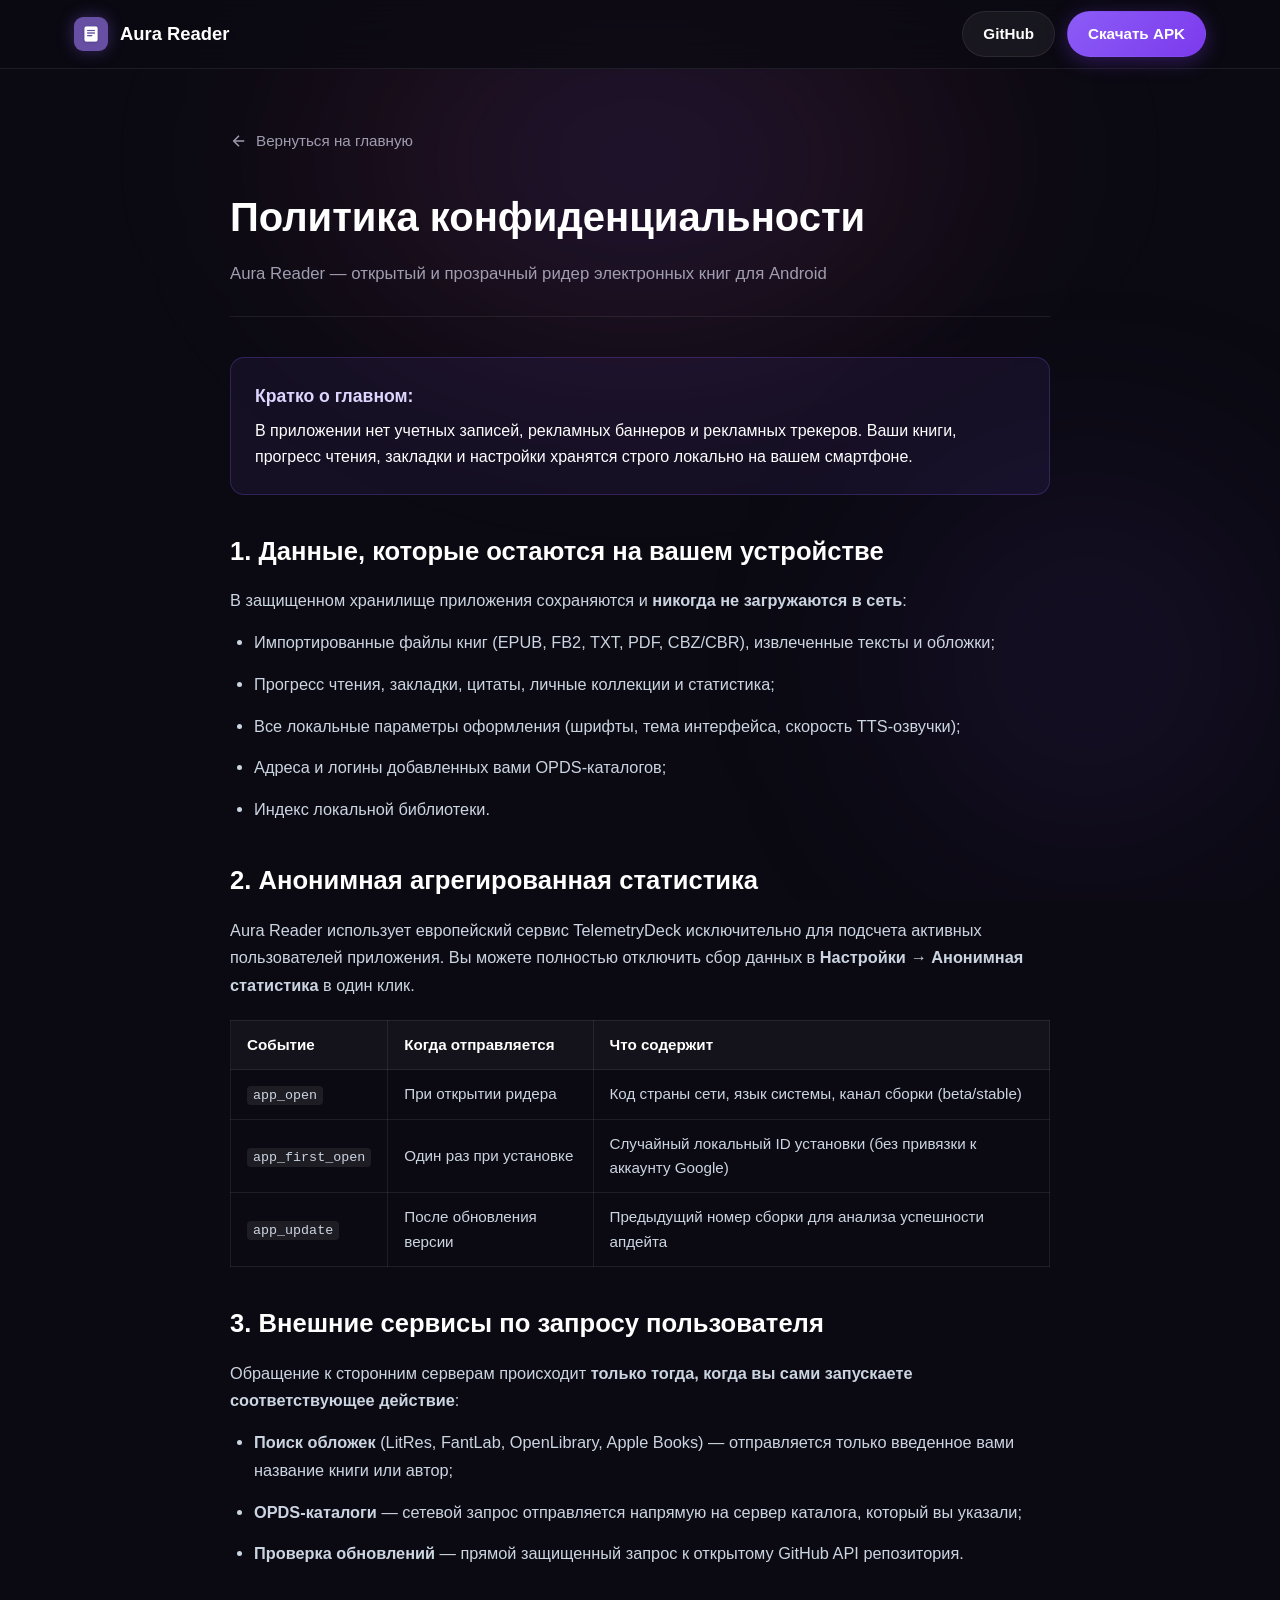
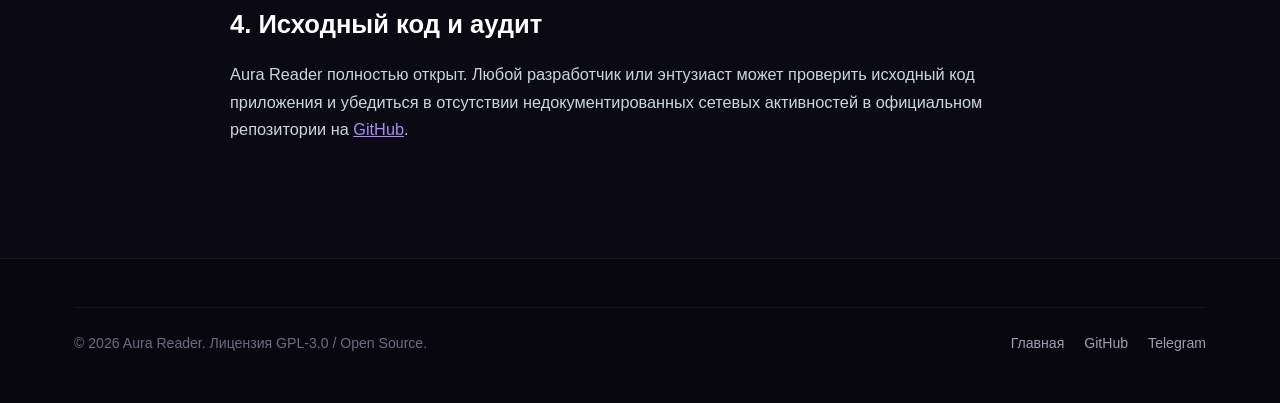
==== docs/privacy.html @ 807ddda7 "feat(pages): Add official landing page, 3D interactive showcase, OPDS feed & privacy policy for GitH" ====
<!DOCTYPE html>
<html lang="ru">
<head>
  <meta charset="UTF-8">
  <meta name="viewport" content="width=device-width, initial-scale=1.0">
  <title>Политика конфиденциальности — Aura Reader</title>
  <meta name="description" content="Политика конфиденциальности Aura Reader. Ваши книги, цитаты и данные остаются только на вашем устройстве. Никакой рекламы и скрытых трекеров.">
  <link rel="icon" type="image/png" href="assets/logo_square.png">
  <link rel="stylesheet" href="style.css">
  <style>
    .privacy-content {
      padding: 60px 0 100px;
      max-width: 820px;
      margin: 0 auto;
    }
    .privacy-back-btn {
      display: inline-flex;
      align-items: center;
      gap: 8px;
      color: var(--text-secondary);
      text-decoration: none;
      font-size: 0.95rem;
      font-weight: 500;
      margin-bottom: 32px;
      transition: color 0.2s ease;
    }
    .privacy-back-btn:hover {
      color: #FFFFFF;
    }
    .privacy-header {
      margin-bottom: 40px;
      border-bottom: 1px solid var(--border-subtle);
      padding-bottom: 28px;
    }
    .privacy-header h1 {
      font-size: 2.5rem;
      font-weight: 800;
      margin-bottom: 12px;
    }
    .privacy-header p {
      color: var(--text-secondary);
      font-size: 1.05rem;
    }
    .privacy-body h2 {
      font-size: 1.6rem;
      font-weight: 700;
      margin: 36px 0 16px;
      color: #FFFFFF;
    }
    .privacy-body h3 {
      font-size: 1.25rem;
      font-weight: 600;
      margin: 24px 0 12px;
      color: #DDD6FE;
    }
    .privacy-body p, .privacy-body li {
      color: #CBD5E1;
      font-size: 1.02rem;
      line-height: 1.7;
      margin-bottom: 14px;
    }
    .privacy-body ul {
      margin-left: 24px;
      margin-bottom: 20px;
    }
    .privacy-summary-card {
      background: rgba(139, 92, 246, 0.08);
      border: 1px solid rgba(139, 92, 246, 0.25);
      border-radius: var(--radius-md);
      padding: 24px;
      margin-bottom: 36px;
    }
    .privacy-summary-card h4 {
      color: #DDD6FE;
      font-size: 1.1rem;
      margin-bottom: 8px;
    }
    .privacy-table {
      width: 100%;
      border-collapse: collapse;
      margin: 20px 0 28px;
      font-size: 0.95rem;
    }
    .privacy-table th, .privacy-table td {
      border: 1px solid var(--border-subtle);
      padding: 12px 16px;
      text-align: left;
    }
    .privacy-table th {
      background: rgba(255, 255, 255, 0.04);
      color: #FFFFFF;
      font-weight: 600;
    }
    .privacy-table td {
      color: #CBD5E1;
    }
    code {
      font-family: var(--font-mono);
      background: rgba(255, 255, 255, 0.08);
      padding: 2px 6px;
      border-radius: 4px;
      font-size: 0.88em;
    }
  </style>
</head>
<body>
  <div class="bg-glow-container">
    <div class="bg-glow-1"></div>
    <div class="bg-glow-2"></div>
  </div>

  <header class="navbar">
    <div class="container nav-wrapper">
      <a href="index.html" class="nav-brand">
        <img src="assets/logo_square.png" alt="Aura Logo" class="nav-logo">
        <span>Aura Reader</span>
      </a>
      <div class="nav-actions">
        <a href="https://github.com/Kouqqu/aura-reader" class="btn btn-secondary" target="_blank" rel="noopener">GitHub</a>
        <a href="#" class="btn btn-primary apk-download-btn">Скачать APK</a>
      </div>
    </div>
  </header>

  <main class="container privacy-content">
    <a href="index.html" class="privacy-back-btn">
      <svg width="18" height="18" viewBox="0 0 24 24" fill="none" stroke="currentColor" stroke-width="2">
        <line x1="19" y1="12" x2="5" y2="12"></line>
        <polyline points="12 19 5 12 12 5"></polyline>
      </svg>
      Вернуться на главную
    </a>

    <div class="privacy-header">
      <h1>Политика конфиденциальности</h1>
      <p>Aura Reader — открытый и прозрачный ридер электронных книг для Android</p>
    </div>

    <div class="privacy-summary-card">
      <h4>Кратко о главном:</h4>
      <p>В приложении нет учетных записей, рекламных баннеров и рекламных трекеров. Ваши книги, прогресс чтения, закладки и настройки хранятся строго локально на вашем смартфоне.</p>
    </div>

    <article class="privacy-body">
      <h2>1. Данные, которые остаются на вашем устройстве</h2>
      <p>В защищенном хранилище приложения сохраняются и <strong>никогда не загружаются в сеть</strong>:</p>
      <ul>
        <li>Импортированные файлы книг (EPUB, FB2, TXT, PDF, CBZ/CBR), извлеченные тексты и обложки;</li>
        <li>Прогресс чтения, закладки, цитаты, личные коллекции и статистика;</li>
        <li>Все локальные параметры оформления (шрифты, тема интерфейса, скорость TTS-озвучки);</li>
        <li>Адреса и логины добавленных вами OPDS-каталогов;</li>
        <li>Индекс локальной библиотеки.</li>
      </ul>

      <h2>2. Анонимная агрегированная статистика</h2>
      <p>Aura Reader использует европейский сервис TelemetryDeck исключительно для подсчета активных пользователей приложения. Вы можете полностью отключить сбор данных в <strong>Настройки → Анонимная статистика</strong> в один клик.</p>
      
      <table class="privacy-table">
        <thead>
          <tr>
            <th>Событие</th>
            <th>Когда отправляется</th>
            <th>Что содержит</th>
          </tr>
        </thead>
        <tbody>
          <tr>
            <td><code>app_open</code></td>
            <td>При открытии ридера</td>
            <td>Код страны сети, язык системы, канал сборки (beta/stable)</td>
          </tr>
          <tr>
            <td><code>app_first_open</code></td>
            <td>Один раз при установке</td>
            <td>Случайный локальный ID установки (без привязки к аккаунту Google)</td>
          </tr>
          <tr>
            <td><code>app_update</code></td>
            <td>После обновления версии</td>
            <td>Предыдущий номер сборки для анализа успешности апдейта</td>
          </tr>
        </tbody>
      </table>

      <h2>3. Внешние сервисы по запросу пользователя</h2>
      <p>Обращение к сторонним серверам происходит <strong>только тогда, когда вы сами запускаете соответствующее действие</strong>:</p>
      <ul>
        <li><strong>Поиск обложек</strong> (LitRes, FantLab, OpenLibrary, Apple Books) — отправляется только введенное вами название книги или автор;</li>
        <li><strong>OPDS-каталоги</strong> — сетевой запрос отправляется напрямую на сервер каталога, который вы указали;</li>
        <li><strong>Проверка обновлений</strong> — прямой защищенный запрос к открытому GitHub API репозитория.</li>
      </ul>

      <h2>4. Исходный код и аудит</h2>
      <p>Aura Reader полностью открыт. Любой разработчик или энтузиаст может проверить исходный код приложения и убедиться в отсутствии недокументированных сетевых активностей в официальном репозитории на <a href="https://github.com/Kouqqu/aura-reader" target="_blank" rel="noopener" style="color: #A78BFA;">GitHub</a>.</p>
    </article>
  </main>

  <footer class="footer">
    <div class="container">
      <div class="footer-bottom">
        <p>© 2026 Aura Reader. Лицензия GPL-3.0 / Open Source.</p>
        <div class="footer-nav">
          <a href="index.html">Главная</a>
          <a href="https://github.com/Kouqqu/aura-reader" target="_blank" rel="noopener">GitHub</a>
          <a href="https://t.me/koukkuteka" target="_blank" rel="noopener">Telegram</a>
        </div>
      </div>
    </div>
  </footer>

  <script src="app.js"></script>
</body>
</html>
---- docs/style.css ----
/* Aura Reader Official Landing Page Stylesheet
 * Anti-slop, modern obsidian aesthetic with Liquid Glass accents
 */

:root {
  --bg-primary: #0B0A12;
  --bg-secondary: #12111E;
  --bg-card: rgba(22, 21, 35, 0.7);
  --bg-card-hover: rgba(30, 28, 48, 0.85);
  --border-subtle: rgba(255, 255, 255, 0.08);
  --border-highlight: rgba(255, 255, 255, 0.18);
  --text-primary: #FFFFFF;
  --text-secondary: #A09DB0;
  --text-muted: #6E6B80;
  --accent-purple: #8B5CF6;
  --accent-purple-glow: rgba(139, 92, 246, 0.35);
  --accent-pink: #EC4899;
  --accent-cyan: #06B6D4;
  --accent-green: #10B981;
  --accent-amber: #F59E0B;
  
  --glass-blur: blur(20px);
  --radius-sm: 8px;
  --radius-md: 14px;
  --radius-lg: 20px;
  --radius-pill: 9999px;
  
  --font-sans: -apple-system, BlinkMacSystemFont, "Segoe UI", Roboto, Helvetica, Arial, sans-serif;
  --font-serif: "Merriweather", "Georgia", serif;
  --font-mono: ui-monospace, SFMono-Regular, Menlo, Monaco, Consolas, monospace;
}

* {
  margin: 0;
  padding: 0;
  box-sizing: border-box;
}

html {
  scroll-behavior: smooth;
  color-scheme: dark;
}

body {
  font-family: var(--font-sans);
  background-color: var(--bg-primary);
  color: var(--text-primary);
  line-height: 1.6;
  overflow-x: hidden;
  -webkit-font-smoothing: antialiased;
}

/* Background Atmosphere Glows */
.bg-glow-container {
  position: fixed;
  top: 0;
  left: 0;
  width: 100vw;
  height: 100vh;
  pointer-events: none;
  z-index: -1;
  overflow: hidden;
}

.bg-glow-1 {
  position: absolute;
  top: -10vw;
  left: 50%;
  transform: translateX(-50%);
  width: 70vw;
  height: 45vw;
  background: radial-gradient(ellipse at center, rgba(139, 92, 246, 0.16) 0%, rgba(236, 72, 153, 0.08) 40%, transparent 70%);
  filter: blur(80px);
}

.bg-glow-2 {
  position: absolute;
  top: 45vh;
  right: -10vw;
  width: 50vw;
  height: 40vw;
  background: radial-gradient(circle, rgba(124, 58, 237, 0.12) 0%, transparent 70%);
  filter: blur(90px);
}

.bg-glow-3 {
  position: absolute;
  bottom: 5vh;
  left: -10vw;
  width: 45vw;
  height: 40vw;
  background: radial-gradient(circle, rgba(6, 182, 212, 0.08) 0%, transparent 70%);
  filter: blur(100px);
}

/* Layout Container */
.container {
  max-width: 1180px;
  margin: 0 auto;
  padding: 0 24px;
}

/* Navbar */
.navbar {
  position: sticky;
  top: 0;
  z-index: 100;
  background: rgba(11, 10, 18, 0.75);
  backdrop-filter: var(--glass-blur);
  -webkit-backdrop-filter: var(--glass-blur);
  border-bottom: 1px solid var(--border-subtle);
  transition: all 0.25s ease;
}

.nav-wrapper {
  display: flex;
  align-items: center;
  justify-content: space-between;
  height: 68px;
}

.nav-brand {
  display: flex;
  align-items: center;
  gap: 12px;
  text-decoration: none;
  color: var(--text-primary);
  font-weight: 700;
  font-size: 1.15rem;
}

.nav-logo {
  width: 34px;
  height: 34px;
  border-radius: 9px;
  box-shadow: 0 0 16px var(--accent-purple-glow);
}

.nav-links {
  display: flex;
  align-items: center;
  gap: 24px;
  list-style: none;
}

.nav-link {
  color: var(--text-secondary);
  text-decoration: none;
  font-size: 0.95rem;
  font-weight: 500;
  transition: color 0.18s ease;
}

.nav-link:hover {
  color: var(--text-primary);
}

.nav-actions {
  display: flex;
  align-items: center;
  gap: 12px;
}

/* Buttons */
.btn {
  display: inline-flex;
  align-items: center;
  justify-content: center;
  gap: 8px;
  padding: 10px 20px;
  border-radius: var(--radius-pill);
  font-size: 0.95rem;
  font-weight: 600;
  text-decoration: none;
  cursor: pointer;
  transition: all 0.2s cubic-bezier(0.16, 1, 0.3, 1);
  border: 1px solid transparent;
}

.btn:active {
  transform: scale(0.97);
}

.btn-primary {
  background: linear-gradient(135deg, #8B5CF6 0%, #7C3AED 100%);
  color: #FFFFFF;
  box-shadow: 0 4px 20px rgba(124, 58, 237, 0.35);
}

.btn-primary:hover {
  background: linear-gradient(135deg, #996CF8 0%, #894DF8 100%);
  box-shadow: 0 6px 26px rgba(124, 58, 237, 0.5);
  transform: translateY(-1px);
}

.btn-secondary {
  background: rgba(255, 255, 255, 0.06);
  color: var(--text-primary);
  border-color: var(--border-subtle);
  backdrop-filter: var(--glass-blur);
}

.btn-secondary:hover {
  background: rgba(255, 255, 255, 0.1);
  border-color: var(--border-highlight);
  transform: translateY(-1px);
}

.btn-lg {
  padding: 14px 28px;
  font-size: 1.05rem;
}

.btn-icon {
  width: 20px;
  height: 20px;
  flex-shrink: 0;
}

/* Hero Section */
.hero {
  padding: 64px 0 80px;
  display: grid;
  grid-template-columns: 1fr 1fr;
  align-items: center;
  gap: 48px;
  min-height: calc(100vh - 68px);
}

.hero-pill {
  display: inline-flex;
  align-items: center;
  gap: 8px;
  padding: 6px 14px;
  border-radius: var(--radius-pill);
  background: rgba(139, 92, 246, 0.12);
  border: 1px solid rgba(139, 92, 246, 0.3);
  color: #DDD6FE;
  font-size: 0.85rem;
  font-weight: 600;
  margin-bottom: 24px;
}

.hero-pill-dot {
  width: 8px;
  height: 8px;
  border-radius: 50%;
  background: #10B981;
  box-shadow: 0 0 8px #10B981;
}

.hero-title {
  font-size: 3.2rem;
  font-weight: 800;
  line-height: 1.15;
  letter-spacing: -0.02em;
  margin-bottom: 20px;
}

.gradient-text {
  background: linear-gradient(135deg, #FFFFFF 20%, #C4B5FD 70%, #F472B6 100%);
  -webkit-background-clip: text;
  -webkit-text-fill-color: transparent;
}

.hero-subtitle {
  font-size: 1.15rem;
  color: var(--text-secondary);
  line-height: 1.6;
  margin-bottom: 32px;
  max-width: 520px;
}

.hero-actions {
  display: flex;
  flex-wrap: wrap;
  align-items: center;
  gap: 14px;
  margin-bottom: 36px;
}

.hero-meta-grid {
  display: flex;
  flex-wrap: wrap;
  gap: 20px;
  padding-top: 24px;
  border-top: 1px solid var(--border-subtle);
}

.hero-meta-item {
  display: flex;
  align-items: center;
  gap: 8px;
  font-size: 0.9rem;
  color: var(--text-secondary);
}

.hero-meta-icon {
  color: var(--accent-purple);
  width: 18px;
  height: 18px;
}

/* 3D Book Banner Showcase */
.hero-visual {
  perspective: 1200px;
  display: flex;
  justify-content: center;
  align-items: center;
}

.interactive-book-stage {
  position: relative;
  width: 100%;
  max-width: 480px;
  aspect-ratio: 16 / 9;
  border-radius: var(--radius-lg);
  transform-style: preserve-3d;
  transition: transform 0.15s ease-out;
  cursor: pointer;
}

.interactive-book-banner {
  width: 100%;
  height: 100%;
  object-fit: cover;
  border-radius: var(--radius-lg);
  border: 1px solid var(--border-highlight);
  box-shadow: 0 24px 60px -12px rgba(0, 0, 0, 0.8), 0 0 40px -10px var(--accent-purple-glow);
  display: block;
}

.interactive-glare {
  position: absolute;
  top: 0;
  left: 0;
  right: 0;
  bottom: 0;
  border-radius: var(--radius-lg);
  pointer-events: none;
  background: radial-gradient(circle at 50% 50%, rgba(255, 255, 255, 0.25) 0%, transparent 60%);
  opacity: 0;
  transition: opacity 0.25s ease;
  mix-blend-mode: overlay;
}

.interactive-book-stage:hover .interactive-glare {
  opacity: 1;
}

.book-hint-badge {
  position: absolute;
  bottom: 14px;
  right: 14px;
  padding: 6px 12px;
  border-radius: var(--radius-pill);
  background: rgba(11, 10, 18, 0.75);
  backdrop-filter: var(--glass-blur);
  border: 1px solid var(--border-subtle);
  font-size: 0.78rem;
  font-weight: 500;
  color: #DDD6FE;
  display: flex;
  align-items: center;
  gap: 6px;
  pointer-events: none;
}

/* Section Common */
.section {
  padding: 96px 0;
  position: relative;
}

.section-header {
  text-align: center;
  max-width: 680px;
  margin: 0 auto 56px;
}

.section-tag {
  display: inline-block;
  font-size: 0.82rem;
  font-weight: 700;
  text-transform: uppercase;
  letter-spacing: 0.08em;
  color: var(--accent-purple);
  margin-bottom: 12px;
}

.section-title {
  font-size: 2.4rem;
  font-weight: 800;
  line-height: 1.2;
  margin-bottom: 16px;
}

.section-subtitle {
  font-size: 1.1rem;
  color: var(--text-secondary);
}

/* Bento Grid */
.bento-grid {
  display: grid;
  grid-template-columns: repeat(12, 1fr);
  gap: 20px;
}

.bento-card {
  background: var(--bg-card);
  backdrop-filter: var(--glass-blur);
  -webkit-backdrop-filter: var(--glass-blur);
  border: 1px solid var(--border-subtle);
  border-radius: var(--radius-lg);
  padding: 32px;
  display: flex;
  flex-direction: column;
  justify-content: space-between;
  transition: all 0.22s cubic-bezier(0.16, 1, 0.3, 1);
  position: relative;
  overflow: hidden;
}

.bento-card:hover {
  transform: translateY(-3px);
  border-color: var(--border-highlight);
  background: var(--bg-card-hover);
  box-shadow: 0 16px 40px -10px rgba(0, 0, 0, 0.5);
}

.bento-card-8 {
  grid-column: span 8;
}

.bento-card-4 {
  grid-column: span 4;
}

.bento-card-6 {
  grid-column: span 6;
}

.bento-card-12 {
  grid-column: span 12;
}

.card-icon-box {
  width: 48px;
  height: 48px;
  border-radius: var(--radius-md);
  display: flex;
  align-items: center;
  justify-content: center;
  margin-bottom: 20px;
  background: rgba(139, 92, 246, 0.14);
  color: var(--accent-purple);
}

.card-icon-box.pink {
  background: rgba(236, 72, 153, 0.14);
  color: var(--accent-pink);
}

.card-icon-box.cyan {
  background: rgba(6, 182, 212, 0.14);
  color: var(--accent-cyan);
}

.card-icon-box.amber {
  background: rgba(245, 158, 11, 0.14);
  color: var(--accent-amber);
}

.card-icon-box.green {
  background: rgba(16, 185, 129, 0.14);
  color: var(--accent-green);
}

.card-title {
  font-size: 1.35rem;
  font-weight: 700;
  margin-bottom: 10px;
}

.card-desc {
  color: var(--text-secondary);
  font-size: 0.98rem;
  line-height: 1.55;
  margin-bottom: 20px;
}

/* Style Switcher Demo Widget */
.style-switch-box {
  background: rgba(11, 10, 18, 0.6);
  border-radius: var(--radius-md);
  padding: 16px;
  border: 1px solid var(--border-subtle);
  margin-top: 14px;
}

.style-switch-nav {
  display: flex;
  background: rgba(255, 255, 255, 0.05);
  padding: 4px;
  border-radius: var(--radius-pill);
  gap: 4px;
  margin-bottom: 16px;
}

.style-tab-btn {
  flex: 1;
  padding: 8px 12px;
  border: none;
  background: transparent;
  color: var(--text-secondary);
  border-radius: var(--radius-pill);
  font-size: 0.85rem;
  font-weight: 600;
  cursor: pointer;
  transition: all 0.2s ease;
}

.style-tab-btn.active {
  background: #FFFFFF;
  color: #0B0A12;
  box-shadow: 0 2px 8px rgba(0, 0, 0, 0.3);
}

.style-preview-frame {
  height: 110px;
  border-radius: var(--radius-md);
  display: flex;
  align-items: center;
  justify-content: center;
  transition: all 0.3s cubic-bezier(0.16, 1, 0.3, 1);
  padding: 12px;
}

.preview-liquid {
  background: linear-gradient(180deg, rgba(30, 27, 46, 0.6) 0%, rgba(18, 16, 30, 0.9) 100%);
  border: 1px solid rgba(255, 255, 255, 0.15);
  box-shadow: 0 10px 30px rgba(0, 0, 0, 0.5), inset 0 1px 0 rgba(255, 255, 255, 0.2);
  backdrop-filter: blur(16px);
}

.preview-material {
  background: #1E1B24;
  border: 1px solid #36323D;
  box-shadow: 0 4px 16px rgba(0, 0, 0, 0.3);
}

.dock-pill-demo {
  display: flex;
  align-items: center;
  gap: 12px;
  padding: 8px 16px;
  border-radius: var(--radius-pill);
}

.preview-liquid .dock-pill-demo {
  background: rgba(255, 255, 255, 0.08);
  border: 1px solid rgba(255, 255, 255, 0.12);
  color: #FFFFFF;
}

.preview-material .dock-pill-demo {
  background: #D0BCFF;
  color: #381E72;
  font-weight: 700;
}

/* Format Tags List */
.format-tags-list {
  display: flex;
  flex-wrap: wrap;
  gap: 8px;
  margin-top: 14px;
}

.format-tag {
  padding: 6px 12px;
  border-radius: var(--radius-pill);
  background: rgba(255, 255, 255, 0.06);
  border: 1px solid var(--border-subtle);
  font-size: 0.85rem;
  font-weight: 600;
  color: #E2E8F0;
  letter-spacing: 0.03em;
}

.format-tag.highlight {
  background: rgba(139, 92, 246, 0.18);
  border-color: rgba(139, 92, 246, 0.4);
  color: #DDD6FE;
}

/* TTS Demo Widget */
.tts-demo-box {
  background: rgba(11, 10, 18, 0.6);
  border-radius: var(--radius-md);
  padding: 18px;
  border: 1px solid var(--border-subtle);
  margin-top: 12px;
}

.tts-text-sample {
  font-family: var(--font-serif);
  font-size: 1.05rem;
  line-height: 1.8;
  color: #CBD5E1;
  margin-bottom: 14px;
}

.tts-highlight {
  background: rgba(139, 92, 246, 0.35);
  color: #FFFFFF;
  padding: 2px 6px;
  border-radius: 4px;
  border-bottom: 2px solid var(--accent-purple);
  transition: all 0.25s ease;
}

.tts-controls {
  display: flex;
  align-items: center;
  justify-content: space-between;
  padding-top: 10px;
  border-top: 1px solid var(--border-subtle);
}

.tts-btn-play {
  background: var(--accent-purple);
  color: #FFFFFF;
  border: none;
  width: 32px;
  height: 32px;
  border-radius: 50%;
  display: flex;
  align-items: center;
  justify-content: center;
  cursor: pointer;
  transition: transform 0.15s ease;
}

.tts-btn-play:hover {
  transform: scale(1.08);
}

.tts-speed-badge {
  font-size: 0.82rem;
  color: var(--text-muted);
  font-family: var(--font-mono);
}

/* Download Callout Card */
.download-section {
  padding: 80px 0 100px;
}

.download-card {
  background: linear-gradient(135deg, rgba(26, 23, 42, 0.95) 0%, rgba(17, 15, 28, 0.95) 100%);
  border: 1px solid rgba(139, 92, 246, 0.25);
  border-radius: 28px;
  padding: 56px 40px;
  text-align: center;
  position: relative;
  overflow: hidden;
  box-shadow: 0 30px 80px -20px rgba(0, 0, 0, 0.8), 0 0 50px -15px var(--accent-purple-glow);
}

.download-card-glow {
  position: absolute;
  top: -50%;
  left: 50%;
  transform: translateX(-50%);
  width: 500px;
  height: 300px;
  background: radial-gradient(circle, rgba(139, 92, 246, 0.22) 0%, transparent 70%);
  pointer-events: none;
}

.download-card-title {
  font-size: 2.6rem;
  font-weight: 800;
  margin-bottom: 16px;
}

.download-card-sub {
  font-size: 1.15rem;
  color: var(--text-secondary);
  max-width: 580px;
  margin: 0 auto 36px;
}

.download-actions-wrap {
  display: flex;
  justify-content: center;
  flex-wrap: wrap;
  gap: 16px;
  margin-bottom: 24px;
}

.release-version-tag {
  display: inline-block;
  font-size: 0.88rem;
  color: #A78BFA;
  font-weight: 600;
  margin-top: 10px;
}

.download-steps {
  display: grid;
  grid-template-columns: repeat(3, 1fr);
  gap: 20px;
  max-width: 780px;
  margin: 40px auto 0;
  padding-top: 36px;
  border-top: 1px solid var(--border-subtle);
  text-align: left;
}

.step-item {
  display: flex;
  gap: 12px;
}

.step-num {
  width: 28px;
  height: 28px;
  border-radius: 50%;
  background: rgba(139, 92, 246, 0.2);
  color: #DDD6FE;
  display: flex;
  align-items: center;
  justify-content: center;
  font-weight: 700;
  font-size: 0.88rem;
  flex-shrink: 0;
}

.step-title {
  font-weight: 700;
  font-size: 0.95rem;
  margin-bottom: 4px;
}

.step-desc {
  font-size: 0.85rem;
  color: var(--text-muted);
  line-height: 1.45;
}

/* Footer */
.footer {
  border-top: 1px solid var(--border-subtle);
  padding: 48px 0;
  background: #08070E;
}

.footer-top {
  display: flex;
  justify-content: space-between;
  align-items: center;
  flex-wrap: wrap;
  gap: 24px;
  margin-bottom: 32px;
}

.footer-brand {
  display: flex;
  align-items: center;
  gap: 12px;
  font-weight: 700;
  font-size: 1.1rem;
}

.footer-badges {
  display: flex;
  align-items: center;
  gap: 14px;
}

.footer-bottom {
  display: flex;
  justify-content: space-between;
  align-items: center;
  flex-wrap: wrap;
  gap: 16px;
  padding-top: 24px;
  border-top: 1px solid rgba(255, 255, 255, 0.05);
  font-size: 0.88rem;
  color: var(--text-muted);
}

.footer-nav {
  display: flex;
  gap: 20px;
}

.footer-nav a {
  color: var(--text-secondary);
  text-decoration: none;
  transition: color 0.15s ease;
}

.footer-nav a:hover {
  color: var(--text-primary);
}

/* Responsive */
@media (max-width: 992px) {
  .hero {
    grid-template-columns: 1fr;
    text-align: center;
    padding-top: 40px;
  }
  
  .hero-subtitle {
    margin-left: auto;
    margin-right: auto;
  }
  
  .hero-actions {
    justify-content: center;
  }
  
  .hero-meta-grid {
    justify-content: center;
  }
  
  .bento-card-8,
  .bento-card-4,
  .bento-card-6 {
    grid-column: span 12;
  }
  
  .download-steps {
    grid-template-columns: 1fr;
    gap: 16px;
  }
}

@media (max-width: 768px) {
  .nav-links {
    display: none;
  }
  
  .hero-title {
    font-size: 2.3rem;
  }
  
  .section-title {
    font-size: 1.85rem;
  }
  
  .download-card {
    padding: 36px 20px;
  }
  
  .download-card-title {
    font-size: 2rem;
  }
  
  .footer-top,
  .footer-bottom {
    flex-direction: column;
    align-items: flex-start;
  }
}
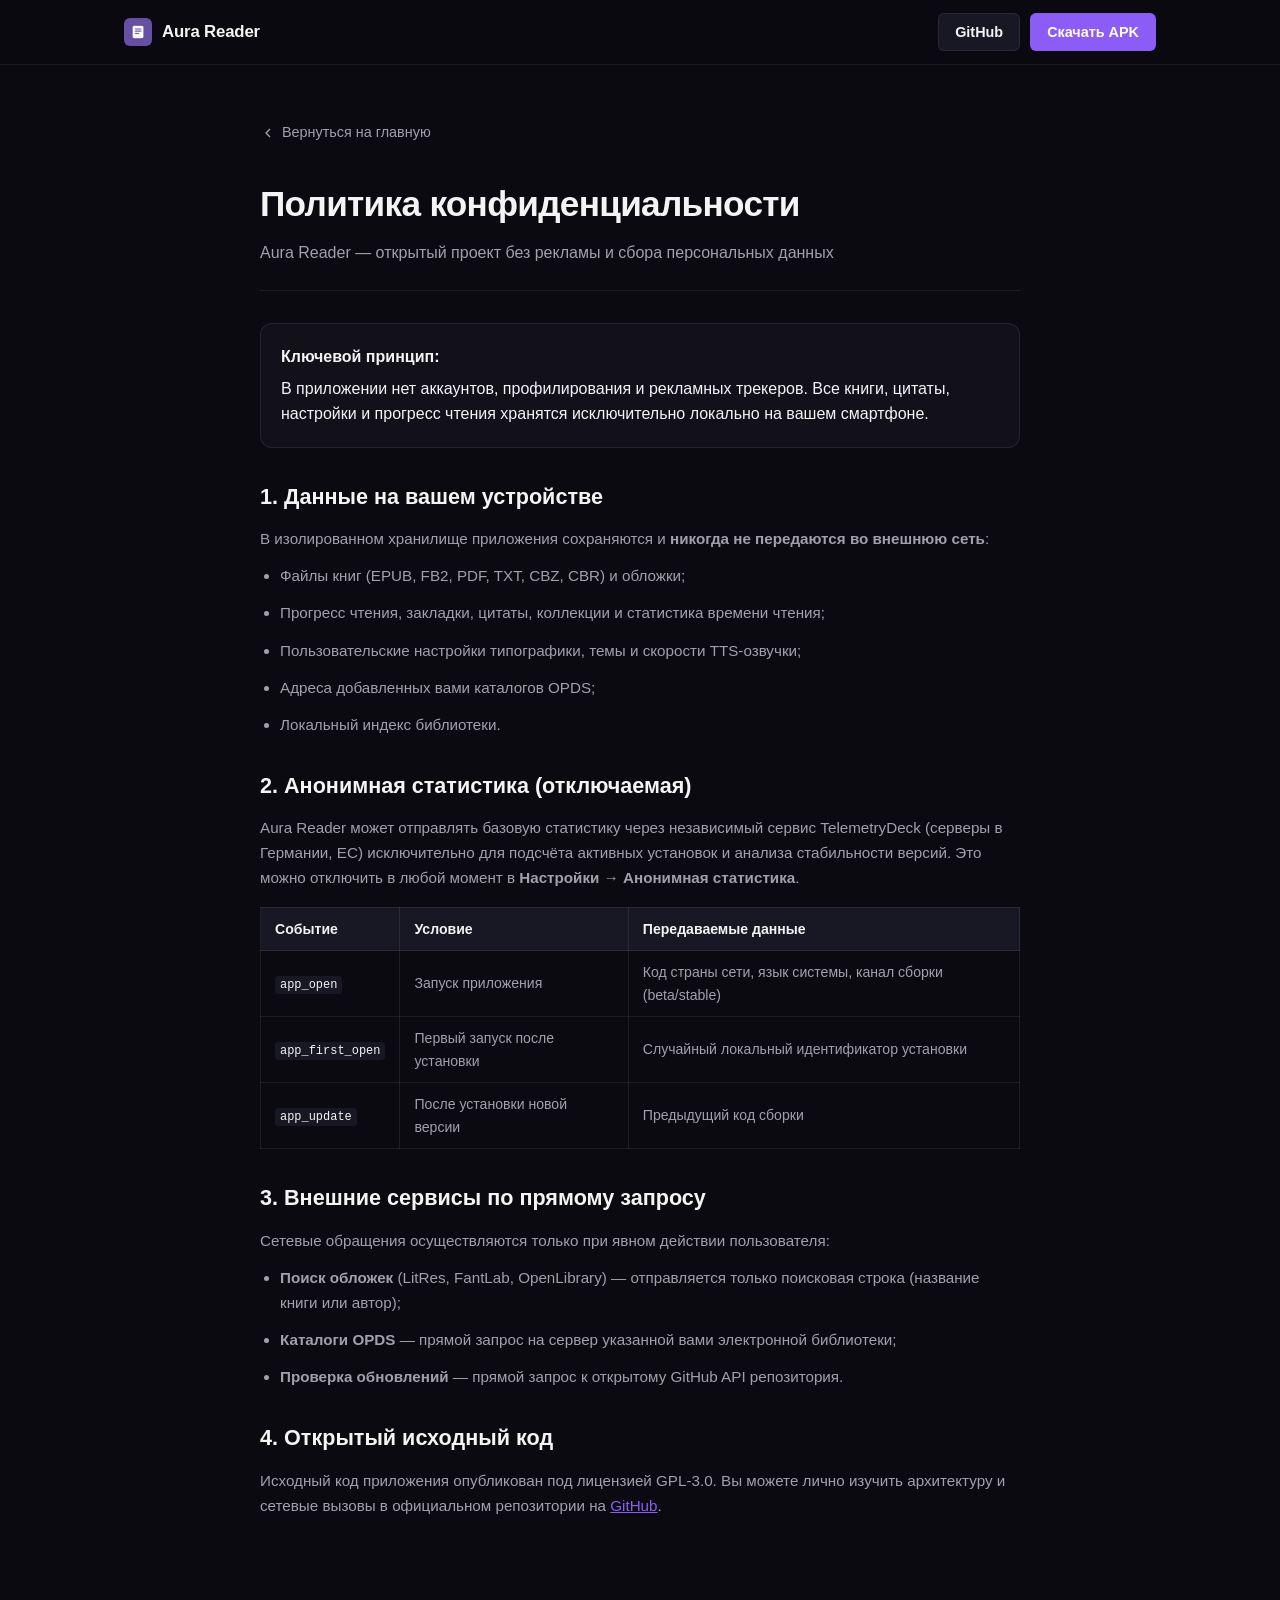
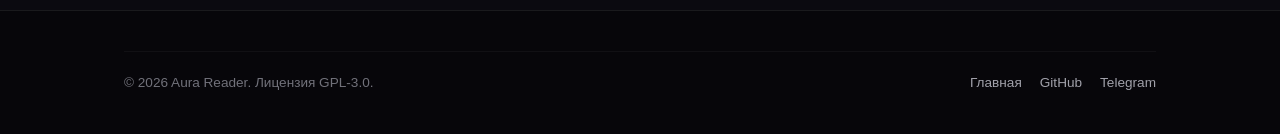
==== commit 8b183353: "refactor(docs): Completely eliminate AI slop, neon glows, fake widgets & marketing copy; rebuild wit" ====
--- a/docs/privacy.html
+++ b/docs/privacy.html
@@ -8,197 +8,188 @@
   <link rel="icon" type="image/png" href="assets/logo_square.png">
   <link rel="stylesheet" href="style.css">
   <style>
-    .privacy-content {
-      padding: 60px 0 100px;
-      max-width: 820px;
+    .privacy-wrap {
+      padding: 56px 0 80px;
+      max-width: 760px;
       margin: 0 auto;
     }
-    .privacy-back-btn {
+    .privacy-back-link {
       display: inline-flex;
       align-items: center;
-      gap: 8px;
-      color: var(--text-secondary);
+      gap: 6px;
+      color: var(--text-muted);
       text-decoration: none;
+      font-size: 0.9rem;
+      margin-bottom: 32px;
+      transition: color 0.15s ease;
+    }
+    .privacy-back-link:hover {
+      color: var(--text-main);
+    }
+    .privacy-header {
+      margin-bottom: 32px;
+      border-bottom: 1px solid var(--border-subtle);
+      padding-bottom: 24px;
+    }
+    .privacy-header h1 {
+      font-size: 2.2rem;
+      font-weight: 800;
+      letter-spacing: -0.02em;
+      margin-bottom: 8px;
+    }
+    .privacy-header p {
+      color: var(--text-muted);
+      font-size: 1rem;
+    }
+    .privacy-body h2 {
+      font-size: 1.35rem;
+      font-weight: 700;
+      margin: 32px 0 12px;
+      color: var(--text-main);
+    }
+    .privacy-body p, .privacy-body li {
+      color: var(--text-muted);
       font-size: 0.95rem;
-      font-weight: 500;
-      margin-bottom: 32px;
-      transition: color 0.2s ease;
-    }
-    .privacy-back-btn:hover {
-      color: #FFFFFF;
-    }
-    .privacy-header {
-      margin-bottom: 40px;
-      border-bottom: 1px solid var(--border-subtle);
-      padding-bottom: 28px;
-    }
-    .privacy-header h1 {
-      font-size: 2.5rem;
-      font-weight: 800;
+      line-height: 1.65;
       margin-bottom: 12px;
     }
-    .privacy-header p {
-      color: var(--text-secondary);
-      font-size: 1.05rem;
-    }
-    .privacy-body h2 {
-      font-size: 1.6rem;
-      font-weight: 700;
-      margin: 36px 0 16px;
-      color: #FFFFFF;
-    }
-    .privacy-body h3 {
-      font-size: 1.25rem;
-      font-weight: 600;
-      margin: 24px 0 12px;
-      color: #DDD6FE;
-    }
-    .privacy-body p, .privacy-body li {
-      color: #CBD5E1;
-      font-size: 1.02rem;
-      line-height: 1.7;
-      margin-bottom: 14px;
-    }
     .privacy-body ul {
-      margin-left: 24px;
-      margin-bottom: 20px;
-    }
-    .privacy-summary-card {
-      background: rgba(139, 92, 246, 0.08);
-      border: 1px solid rgba(139, 92, 246, 0.25);
+      margin-left: 20px;
+      margin-bottom: 16px;
+    }
+    .privacy-card {
+      background-color: var(--bg-surface);
+      border: 1px solid var(--border-subtle);
       border-radius: var(--radius-md);
-      padding: 24px;
-      margin-bottom: 36px;
-    }
-    .privacy-summary-card h4 {
-      color: #DDD6FE;
-      font-size: 1.1rem;
-      margin-bottom: 8px;
+      padding: 20px;
+      margin-bottom: 24px;
+    }
+    .privacy-card h4 {
+      color: var(--text-main);
+      font-size: 1rem;
+      margin-bottom: 6px;
     }
     .privacy-table {
       width: 100%;
       border-collapse: collapse;
-      margin: 20px 0 28px;
-      font-size: 0.95rem;
+      margin: 16px 0 24px;
+      font-size: 0.88rem;
     }
     .privacy-table th, .privacy-table td {
       border: 1px solid var(--border-subtle);
-      padding: 12px 16px;
+      padding: 10px 14px;
       text-align: left;
     }
     .privacy-table th {
-      background: rgba(255, 255, 255, 0.04);
-      color: #FFFFFF;
+      background-color: var(--bg-surface-elevated);
+      color: var(--text-main);
       font-weight: 600;
     }
     .privacy-table td {
-      color: #CBD5E1;
+      color: var(--text-muted);
     }
     code {
       font-family: var(--font-mono);
-      background: rgba(255, 255, 255, 0.08);
-      padding: 2px 6px;
+      background-color: var(--bg-surface-elevated);
+      padding: 2px 5px;
       border-radius: 4px;
-      font-size: 0.88em;
+      font-size: 0.85em;
+      color: var(--text-main);
     }
   </style>
 </head>
 <body>
-  <div class="bg-glow-container">
-    <div class="bg-glow-1"></div>
-    <div class="bg-glow-2"></div>
-  </div>
-
+  <!-- Navigation -->
   <header class="navbar">
-    <div class="container nav-wrapper">
+    <div class="container nav-wrap">
       <a href="index.html" class="nav-brand">
         <img src="assets/logo_square.png" alt="Aura Logo" class="nav-logo">
         <span>Aura Reader</span>
       </a>
+
       <div class="nav-actions">
         <a href="https://github.com/Kouqqu/aura-reader" class="btn btn-secondary" target="_blank" rel="noopener">GitHub</a>
-        <a href="#" class="btn btn-primary apk-download-btn">Скачать APK</a>
+        <a href="index.html#download" class="btn btn-primary apk-download-link">Скачать APK</a>
       </div>
     </div>
   </header>
 
-  <main class="container privacy-content">
-    <a href="index.html" class="privacy-back-btn">
-      <svg width="18" height="18" viewBox="0 0 24 24" fill="none" stroke="currentColor" stroke-width="2">
-        <line x1="19" y1="12" x2="5" y2="12"></line>
-        <polyline points="12 19 5 12 12 5"></polyline>
+  <main class="container privacy-wrap">
+    <a href="index.html" class="privacy-back-link">
+      <svg width="16" height="16" viewBox="0 0 24 24" fill="none" stroke="currentColor" stroke-width="2">
+        <polyline points="15 18 9 12 15 6"></polyline>
       </svg>
       Вернуться на главную
     </a>
 
     <div class="privacy-header">
       <h1>Политика конфиденциальности</h1>
-      <p>Aura Reader — открытый и прозрачный ридер электронных книг для Android</p>
-    </div>
-
-    <div class="privacy-summary-card">
-      <h4>Кратко о главном:</h4>
-      <p>В приложении нет учетных записей, рекламных баннеров и рекламных трекеров. Ваши книги, прогресс чтения, закладки и настройки хранятся строго локально на вашем смартфоне.</p>
+      <p>Aura Reader — открытый проект без рекламы и сбора персональных данных</p>
+    </div>
+
+    <div class="privacy-card">
+      <h4>Ключевой принцип:</h4>
+      <p>В приложении нет аккаунтов, профилирования и рекламных трекеров. Все книги, цитаты, настройки и прогресс чтения хранятся исключительно локально на вашем смартфоне.</p>
     </div>
 
     <article class="privacy-body">
-      <h2>1. Данные, которые остаются на вашем устройстве</h2>
-      <p>В защищенном хранилище приложения сохраняются и <strong>никогда не загружаются в сеть</strong>:</p>
+      <h2>1. Данные на вашем устройстве</h2>
+      <p>В изолированном хранилище приложения сохраняются и <strong>никогда не передаются во внешнюю сеть</strong>:</p>
       <ul>
-        <li>Импортированные файлы книг (EPUB, FB2, TXT, PDF, CBZ/CBR), извлеченные тексты и обложки;</li>
-        <li>Прогресс чтения, закладки, цитаты, личные коллекции и статистика;</li>
-        <li>Все локальные параметры оформления (шрифты, тема интерфейса, скорость TTS-озвучки);</li>
-        <li>Адреса и логины добавленных вами OPDS-каталогов;</li>
-        <li>Индекс локальной библиотеки.</li>
+        <li>Файлы книг (EPUB, FB2, PDF, TXT, CBZ, CBR) и обложки;</li>
+        <li>Прогресс чтения, закладки, цитаты, коллекции и статистика времени чтения;</li>
+        <li>Пользовательские настройки типографики, темы и скорости TTS-озвучки;</li>
+        <li>Адреса добавленных вами каталогов OPDS;</li>
+        <li>Локальный индекс библиотеки.</li>
       </ul>
 
-      <h2>2. Анонимная агрегированная статистика</h2>
-      <p>Aura Reader использует европейский сервис TelemetryDeck исключительно для подсчета активных пользователей приложения. Вы можете полностью отключить сбор данных в <strong>Настройки → Анонимная статистика</strong> в один клик.</p>
+      <h2>2. Анонимная статистика (отключаемая)</h2>
+      <p>Aura Reader может отправлять базовую статистику через независимый сервис TelemetryDeck (серверы в Германии, ЕС) исключительно для подсчёта активных установок и анализа стабильности версий. Это можно отключить в любой момент в <strong>Настройки → Анонимная статистика</strong>.</p>
       
       <table class="privacy-table">
         <thead>
           <tr>
             <th>Событие</th>
-            <th>Когда отправляется</th>
-            <th>Что содержит</th>
+            <th>Условие</th>
+            <th>Передаваемые данные</th>
           </tr>
         </thead>
         <tbody>
           <tr>
             <td><code>app_open</code></td>
-            <td>При открытии ридера</td>
+            <td>Запуск приложения</td>
             <td>Код страны сети, язык системы, канал сборки (beta/stable)</td>
           </tr>
           <tr>
             <td><code>app_first_open</code></td>
-            <td>Один раз при установке</td>
-            <td>Случайный локальный ID установки (без привязки к аккаунту Google)</td>
+            <td>Первый запуск после установки</td>
+            <td>Случайный локальный идентификатор установки</td>
           </tr>
           <tr>
             <td><code>app_update</code></td>
-            <td>После обновления версии</td>
-            <td>Предыдущий номер сборки для анализа успешности апдейта</td>
+            <td>После установки новой версии</td>
+            <td>Предыдущий код сборки</td>
           </tr>
         </tbody>
       </table>
 
-      <h2>3. Внешние сервисы по запросу пользователя</h2>
-      <p>Обращение к сторонним серверам происходит <strong>только тогда, когда вы сами запускаете соответствующее действие</strong>:</p>
+      <h2>3. Внешние сервисы по прямому запросу</h2>
+      <p>Сетевые обращения осуществляются только при явном действии пользователя:</p>
       <ul>
-        <li><strong>Поиск обложек</strong> (LitRes, FantLab, OpenLibrary, Apple Books) — отправляется только введенное вами название книги или автор;</li>
-        <li><strong>OPDS-каталоги</strong> — сетевой запрос отправляется напрямую на сервер каталога, который вы указали;</li>
-        <li><strong>Проверка обновлений</strong> — прямой защищенный запрос к открытому GitHub API репозитория.</li>
+        <li><strong>Поиск обложек</strong> (LitRes, FantLab, OpenLibrary) — отправляется только поисковая строка (название книги или автор);</li>
+        <li><strong>Каталоги OPDS</strong> — прямой запрос на сервер указанной вами электронной библиотеки;</li>
+        <li><strong>Проверка обновлений</strong> — прямой запрос к открытому GitHub API репозитория.</li>
       </ul>
 
-      <h2>4. Исходный код и аудит</h2>
-      <p>Aura Reader полностью открыт. Любой разработчик или энтузиаст может проверить исходный код приложения и убедиться в отсутствии недокументированных сетевых активностей в официальном репозитории на <a href="https://github.com/Kouqqu/aura-reader" target="_blank" rel="noopener" style="color: #A78BFA;">GitHub</a>.</p>
+      <h2>4. Открытый исходный код</h2>
+      <p>Исходный код приложения опубликован под лицензией GPL-3.0. Вы можете лично изучить архитектуру и сетевые вызовы в официальном репозитории на <a href="https://github.com/Kouqqu/aura-reader" target="_blank" rel="noopener" style="color: var(--accent-primary);">GitHub</a>.</p>
     </article>
   </main>
 
   <footer class="footer">
     <div class="container">
       <div class="footer-bottom">
-        <p>© 2026 Aura Reader. Лицензия GPL-3.0 / Open Source.</p>
+        <span>© 2026 Aura Reader. Лицензия GPL-3.0.</span>
         <div class="footer-nav">
           <a href="index.html">Главная</a>
           <a href="https://github.com/Kouqqu/aura-reader" target="_blank" rel="noopener">GitHub</a>
--- a/docs/style.css
+++ b/docs/style.css
@@ -1,33 +1,30 @@
-/* Aura Reader Official Landing Page Stylesheet
- * Anti-slop, modern obsidian aesthetic with Liquid Glass accents
- */
+/* Aura Reader - Clean Obsidian Minimalist Stylesheet */
 
 :root {
-  --bg-primary: #0B0A12;
-  --bg-secondary: #12111E;
-  --bg-card: rgba(22, 21, 35, 0.7);
-  --bg-card-hover: rgba(30, 28, 48, 0.85);
+  --bg-main: #0B0A10;
+  --bg-surface: #12111A;
+  --bg-surface-elevated: #181724;
+  --bg-surface-hover: #1E1C2C;
+  
   --border-subtle: rgba(255, 255, 255, 0.08);
-  --border-highlight: rgba(255, 255, 255, 0.18);
-  --text-primary: #FFFFFF;
-  --text-secondary: #A09DB0;
-  --text-muted: #6E6B80;
-  --accent-purple: #8B5CF6;
-  --accent-purple-glow: rgba(139, 92, 246, 0.35);
-  --accent-pink: #EC4899;
-  --accent-cyan: #06B6D4;
-  --accent-green: #10B981;
-  --accent-amber: #F59E0B;
-  
-  --glass-blur: blur(20px);
-  --radius-sm: 8px;
-  --radius-md: 14px;
-  --radius-lg: 20px;
+  --border-focus: rgba(139, 92, 246, 0.5);
+  --border-strong: rgba(255, 255, 255, 0.16);
+
+  --text-main: #F4F4F5;
+  --text-muted: #A1A1AA;
+  --text-dim: #71717A;
+
+  --accent-primary: #8B5CF6;
+  --accent-primary-hover: #7C3AED;
+  --accent-glow: rgba(139, 92, 246, 0.15);
+
+  --font-sans: -apple-system, BlinkMacSystemFont, "Segoe UI", Roboto, "Helvetica Neue", Arial, sans-serif;
+  --font-mono: ui-monospace, SFMono-Regular, Menlo, Monaco, Consolas, "Liberation Mono", monospace;
+
+  --radius-sm: 6px;
+  --radius-md: 12px;
+  --radius-lg: 16px;
   --radius-pill: 9999px;
-  
-  --font-sans: -apple-system, BlinkMacSystemFont, "Segoe UI", Roboto, Helvetica, Arial, sans-serif;
-  --font-serif: "Merriweather", "Georgia", serif;
-  --font-mono: ui-monospace, SFMono-Regular, Menlo, Monaco, Consolas, monospace;
 }
 
 * {
@@ -37,128 +34,84 @@
 }
 
 html {
+  color-scheme: dark;
   scroll-behavior: smooth;
-  color-scheme: dark;
 }
 
 body {
   font-family: var(--font-sans);
-  background-color: var(--bg-primary);
-  color: var(--text-primary);
+  background-color: var(--bg-main);
+  color: var(--text-main);
   line-height: 1.6;
-  overflow-x: hidden;
   -webkit-font-smoothing: antialiased;
-}
-
-/* Background Atmosphere Glows */
-.bg-glow-container {
-  position: fixed;
-  top: 0;
-  left: 0;
-  width: 100vw;
-  height: 100vh;
-  pointer-events: none;
-  z-index: -1;
-  overflow: hidden;
-}
-
-.bg-glow-1 {
-  position: absolute;
-  top: -10vw;
-  left: 50%;
-  transform: translateX(-50%);
-  width: 70vw;
-  height: 45vw;
-  background: radial-gradient(ellipse at center, rgba(139, 92, 246, 0.16) 0%, rgba(236, 72, 153, 0.08) 40%, transparent 70%);
-  filter: blur(80px);
-}
-
-.bg-glow-2 {
-  position: absolute;
-  top: 45vh;
-  right: -10vw;
-  width: 50vw;
-  height: 40vw;
-  background: radial-gradient(circle, rgba(124, 58, 237, 0.12) 0%, transparent 70%);
-  filter: blur(90px);
-}
-
-.bg-glow-3 {
-  position: absolute;
-  bottom: 5vh;
-  left: -10vw;
-  width: 45vw;
-  height: 40vw;
-  background: radial-gradient(circle, rgba(6, 182, 212, 0.08) 0%, transparent 70%);
-  filter: blur(100px);
-}
-
-/* Layout Container */
+  -moz-osx-font-smoothing: grayscale;
+}
+
+/* Container */
 .container {
-  max-width: 1180px;
+  max-width: 1080px;
   margin: 0 auto;
   padding: 0 24px;
 }
 
-/* Navbar */
+/* Navigation */
 .navbar {
   position: sticky;
   top: 0;
-  z-index: 100;
-  background: rgba(11, 10, 18, 0.75);
-  backdrop-filter: var(--glass-blur);
-  -webkit-backdrop-filter: var(--glass-blur);
+  z-index: 50;
+  background-color: rgba(11, 10, 16, 0.85);
+  backdrop-filter: blur(12px);
+  -webkit-backdrop-filter: blur(12px);
   border-bottom: 1px solid var(--border-subtle);
-  transition: all 0.25s ease;
-}
-
-.nav-wrapper {
+}
+
+.nav-wrap {
   display: flex;
   align-items: center;
   justify-content: space-between;
-  height: 68px;
+  height: 64px;
 }
 
 .nav-brand {
   display: flex;
   align-items: center;
-  gap: 12px;
+  gap: 10px;
   text-decoration: none;
-  color: var(--text-primary);
+  color: var(--text-main);
   font-weight: 700;
-  font-size: 1.15rem;
+  font-size: 1.05rem;
+  letter-spacing: -0.01em;
 }
 
 .nav-logo {
-  width: 34px;
-  height: 34px;
-  border-radius: 9px;
-  box-shadow: 0 0 16px var(--accent-purple-glow);
+  width: 28px;
+  height: 28px;
+  border-radius: 6px;
 }
 
 .nav-links {
   display: flex;
   align-items: center;
-  gap: 24px;
+  gap: 20px;
   list-style: none;
 }
 
 .nav-link {
-  color: var(--text-secondary);
+  color: var(--text-muted);
   text-decoration: none;
-  font-size: 0.95rem;
+  font-size: 0.9rem;
   font-weight: 500;
-  transition: color 0.18s ease;
+  transition: color 0.15s ease;
 }
 
 .nav-link:hover {
-  color: var(--text-primary);
+  color: var(--text-main);
 }
 
 .nav-actions {
   display: flex;
   align-items: center;
-  gap: 12px;
+  gap: 10px;
 }
 
 /* Buttons */
@@ -167,595 +120,254 @@
   align-items: center;
   justify-content: center;
   gap: 8px;
-  padding: 10px 20px;
-  border-radius: var(--radius-pill);
-  font-size: 0.95rem;
+  padding: 8px 16px;
+  border-radius: var(--radius-sm);
+  font-size: 0.9rem;
   font-weight: 600;
   text-decoration: none;
   cursor: pointer;
-  transition: all 0.2s cubic-bezier(0.16, 1, 0.3, 1);
+  transition: all 0.15s ease;
   border: 1px solid transparent;
-}
-
-.btn:active {
-  transform: scale(0.97);
+  line-height: 1.4;
 }
 
 .btn-primary {
-  background: linear-gradient(135deg, #8B5CF6 0%, #7C3AED 100%);
+  background-color: var(--accent-primary);
   color: #FFFFFF;
-  box-shadow: 0 4px 20px rgba(124, 58, 237, 0.35);
 }
 
 .btn-primary:hover {
-  background: linear-gradient(135deg, #996CF8 0%, #894DF8 100%);
-  box-shadow: 0 6px 26px rgba(124, 58, 237, 0.5);
-  transform: translateY(-1px);
+  background-color: var(--accent-primary-hover);
 }
 
 .btn-secondary {
-  background: rgba(255, 255, 255, 0.06);
-  color: var(--text-primary);
+  background-color: var(--bg-surface-elevated);
+  color: var(--text-main);
   border-color: var(--border-subtle);
-  backdrop-filter: var(--glass-blur);
 }
 
 .btn-secondary:hover {
-  background: rgba(255, 255, 255, 0.1);
-  border-color: var(--border-highlight);
-  transform: translateY(-1px);
+  background-color: var(--bg-surface-hover);
+  border-color: var(--border-strong);
 }
 
 .btn-lg {
-  padding: 14px 28px;
-  font-size: 1.05rem;
-}
-
-.btn-icon {
-  width: 20px;
-  height: 20px;
-  flex-shrink: 0;
+  padding: 12px 24px;
+  font-size: 0.98rem;
+  border-radius: var(--radius-md);
 }
 
 /* Hero Section */
 .hero {
-  padding: 64px 0 80px;
-  display: grid;
-  grid-template-columns: 1fr 1fr;
-  align-items: center;
-  gap: 48px;
-  min-height: calc(100vh - 68px);
-}
-
-.hero-pill {
+  padding: 72px 0 64px;
+  text-align: center;
+}
+
+.hero-badge {
   display: inline-flex;
   align-items: center;
-  gap: 8px;
-  padding: 6px 14px;
+  gap: 6px;
+  padding: 4px 12px;
   border-radius: var(--radius-pill);
-  background: rgba(139, 92, 246, 0.12);
-  border: 1px solid rgba(139, 92, 246, 0.3);
-  color: #DDD6FE;
-  font-size: 0.85rem;
-  font-weight: 600;
+  background-color: var(--bg-surface);
+  border: 1px solid var(--border-subtle);
+  color: var(--text-muted);
+  font-size: 0.82rem;
+  font-family: var(--font-mono);
   margin-bottom: 24px;
 }
 
-.hero-pill-dot {
-  width: 8px;
-  height: 8px;
+.hero-badge-dot {
+  width: 6px;
+  height: 6px;
   border-radius: 50%;
-  background: #10B981;
-  box-shadow: 0 0 8px #10B981;
+  background-color: #10B981;
 }
 
 .hero-title {
-  font-size: 3.2rem;
+  font-size: 3rem;
   font-weight: 800;
+  letter-spacing: -0.03em;
   line-height: 1.15;
+  margin-bottom: 16px;
+}
+
+.hero-desc {
+  max-width: 620px;
+  margin: 0 auto 32px;
+  font-size: 1.12rem;
+  color: var(--text-muted);
+  line-height: 1.6;
+}
+
+.hero-actions {
+  display: flex;
+  align-items: center;
+  justify-content: center;
+  gap: 12px;
+  flex-wrap: wrap;
+  margin-bottom: 48px;
+}
+
+.hero-banner-wrap {
+  max-width: 860px;
+  margin: 0 auto;
+  border-radius: var(--radius-lg);
+  border: 1px solid var(--border-subtle);
+  overflow: hidden;
+  background-color: var(--bg-surface);
+  box-shadow: 0 20px 40px rgba(0, 0, 0, 0.4);
+}
+
+.hero-banner-img {
+  width: 100%;
+  height: auto;
+  display: block;
+}
+
+/* Sections */
+.section {
+  padding: 80px 0;
+  border-top: 1px solid var(--border-subtle);
+}
+
+.section-head {
+  margin-bottom: 40px;
+}
+
+.section-title {
+  font-size: 1.85rem;
+  font-weight: 700;
   letter-spacing: -0.02em;
-  margin-bottom: 20px;
-}
-
-.gradient-text {
-  background: linear-gradient(135deg, #FFFFFF 20%, #C4B5FD 70%, #F472B6 100%);
-  -webkit-background-clip: text;
-  -webkit-text-fill-color: transparent;
-}
-
-.hero-subtitle {
-  font-size: 1.15rem;
-  color: var(--text-secondary);
-  line-height: 1.6;
-  margin-bottom: 32px;
-  max-width: 520px;
-}
-
-.hero-actions {
-  display: flex;
-  flex-wrap: wrap;
-  align-items: center;
-  gap: 14px;
-  margin-bottom: 36px;
-}
-
-.hero-meta-grid {
-  display: flex;
-  flex-wrap: wrap;
-  gap: 20px;
-  padding-top: 24px;
-  border-top: 1px solid var(--border-subtle);
-}
-
-.hero-meta-item {
-  display: flex;
-  align-items: center;
-  gap: 8px;
-  font-size: 0.9rem;
-  color: var(--text-secondary);
-}
-
-.hero-meta-icon {
-  color: var(--accent-purple);
-  width: 18px;
-  height: 18px;
-}
-
-/* 3D Book Banner Showcase */
-.hero-visual {
-  perspective: 1200px;
-  display: flex;
-  justify-content: center;
-  align-items: center;
-}
-
-.interactive-book-stage {
-  position: relative;
-  width: 100%;
-  max-width: 480px;
-  aspect-ratio: 16 / 9;
-  border-radius: var(--radius-lg);
-  transform-style: preserve-3d;
-  transition: transform 0.15s ease-out;
-  cursor: pointer;
-}
-
-.interactive-book-banner {
-  width: 100%;
-  height: 100%;
-  object-fit: cover;
-  border-radius: var(--radius-lg);
-  border: 1px solid var(--border-highlight);
-  box-shadow: 0 24px 60px -12px rgba(0, 0, 0, 0.8), 0 0 40px -10px var(--accent-purple-glow);
-  display: block;
-}
-
-.interactive-glare {
-  position: absolute;
-  top: 0;
-  left: 0;
-  right: 0;
-  bottom: 0;
-  border-radius: var(--radius-lg);
-  pointer-events: none;
-  background: radial-gradient(circle at 50% 50%, rgba(255, 255, 255, 0.25) 0%, transparent 60%);
-  opacity: 0;
-  transition: opacity 0.25s ease;
-  mix-blend-mode: overlay;
-}
-
-.interactive-book-stage:hover .interactive-glare {
-  opacity: 1;
-}
-
-.book-hint-badge {
-  position: absolute;
-  bottom: 14px;
-  right: 14px;
-  padding: 6px 12px;
-  border-radius: var(--radius-pill);
-  background: rgba(11, 10, 18, 0.75);
-  backdrop-filter: var(--glass-blur);
-  border: 1px solid var(--border-subtle);
-  font-size: 0.78rem;
-  font-weight: 500;
-  color: #DDD6FE;
-  display: flex;
-  align-items: center;
-  gap: 6px;
-  pointer-events: none;
-}
-
-/* Section Common */
-.section {
-  padding: 96px 0;
-  position: relative;
-}
-
-.section-header {
-  text-align: center;
-  max-width: 680px;
-  margin: 0 auto 56px;
-}
-
-.section-tag {
-  display: inline-block;
-  font-size: 0.82rem;
-  font-weight: 700;
-  text-transform: uppercase;
-  letter-spacing: 0.08em;
-  color: var(--accent-purple);
-  margin-bottom: 12px;
-}
-
-.section-title {
-  font-size: 2.4rem;
-  font-weight: 800;
-  line-height: 1.2;
-  margin-bottom: 16px;
-}
-
-.section-subtitle {
-  font-size: 1.1rem;
-  color: var(--text-secondary);
-}
-
-/* Bento Grid */
-.bento-grid {
-  display: grid;
-  grid-template-columns: repeat(12, 1fr);
-  gap: 20px;
-}
-
-.bento-card {
-  background: var(--bg-card);
-  backdrop-filter: var(--glass-blur);
-  -webkit-backdrop-filter: var(--glass-blur);
-  border: 1px solid var(--border-subtle);
-  border-radius: var(--radius-lg);
-  padding: 32px;
-  display: flex;
-  flex-direction: column;
-  justify-content: space-between;
-  transition: all 0.22s cubic-bezier(0.16, 1, 0.3, 1);
-  position: relative;
-  overflow: hidden;
-}
-
-.bento-card:hover {
-  transform: translateY(-3px);
-  border-color: var(--border-highlight);
-  background: var(--bg-card-hover);
-  box-shadow: 0 16px 40px -10px rgba(0, 0, 0, 0.5);
-}
-
-.bento-card-8 {
-  grid-column: span 8;
-}
-
-.bento-card-4 {
-  grid-column: span 4;
-}
-
-.bento-card-6 {
-  grid-column: span 6;
-}
-
-.bento-card-12 {
-  grid-column: span 12;
-}
-
-.card-icon-box {
-  width: 48px;
-  height: 48px;
-  border-radius: var(--radius-md);
-  display: flex;
-  align-items: center;
-  justify-content: center;
-  margin-bottom: 20px;
-  background: rgba(139, 92, 246, 0.14);
-  color: var(--accent-purple);
-}
-
-.card-icon-box.pink {
-  background: rgba(236, 72, 153, 0.14);
-  color: var(--accent-pink);
-}
-
-.card-icon-box.cyan {
-  background: rgba(6, 182, 212, 0.14);
-  color: var(--accent-cyan);
-}
-
-.card-icon-box.amber {
-  background: rgba(245, 158, 11, 0.14);
-  color: var(--accent-amber);
-}
-
-.card-icon-box.green {
-  background: rgba(16, 185, 129, 0.14);
-  color: var(--accent-green);
-}
-
-.card-title {
-  font-size: 1.35rem;
-  font-weight: 700;
-  margin-bottom: 10px;
-}
-
-.card-desc {
-  color: var(--text-secondary);
-  font-size: 0.98rem;
-  line-height: 1.55;
-  margin-bottom: 20px;
-}
-
-/* Style Switcher Demo Widget */
-.style-switch-box {
-  background: rgba(11, 10, 18, 0.6);
-  border-radius: var(--radius-md);
-  padding: 16px;
-  border: 1px solid var(--border-subtle);
-  margin-top: 14px;
-}
-
-.style-switch-nav {
-  display: flex;
-  background: rgba(255, 255, 255, 0.05);
-  padding: 4px;
-  border-radius: var(--radius-pill);
-  gap: 4px;
-  margin-bottom: 16px;
-}
-
-.style-tab-btn {
-  flex: 1;
-  padding: 8px 12px;
-  border: none;
-  background: transparent;
-  color: var(--text-secondary);
-  border-radius: var(--radius-pill);
-  font-size: 0.85rem;
-  font-weight: 600;
-  cursor: pointer;
-  transition: all 0.2s ease;
-}
-
-.style-tab-btn.active {
-  background: #FFFFFF;
-  color: #0B0A12;
-  box-shadow: 0 2px 8px rgba(0, 0, 0, 0.3);
-}
-
-.style-preview-frame {
-  height: 110px;
-  border-radius: var(--radius-md);
-  display: flex;
-  align-items: center;
-  justify-content: center;
-  transition: all 0.3s cubic-bezier(0.16, 1, 0.3, 1);
-  padding: 12px;
-}
-
-.preview-liquid {
-  background: linear-gradient(180deg, rgba(30, 27, 46, 0.6) 0%, rgba(18, 16, 30, 0.9) 100%);
-  border: 1px solid rgba(255, 255, 255, 0.15);
-  box-shadow: 0 10px 30px rgba(0, 0, 0, 0.5), inset 0 1px 0 rgba(255, 255, 255, 0.2);
-  backdrop-filter: blur(16px);
-}
-
-.preview-material {
-  background: #1E1B24;
-  border: 1px solid #36323D;
-  box-shadow: 0 4px 16px rgba(0, 0, 0, 0.3);
-}
-
-.dock-pill-demo {
-  display: flex;
-  align-items: center;
-  gap: 12px;
-  padding: 8px 16px;
-  border-radius: var(--radius-pill);
-}
-
-.preview-liquid .dock-pill-demo {
-  background: rgba(255, 255, 255, 0.08);
-  border: 1px solid rgba(255, 255, 255, 0.12);
-  color: #FFFFFF;
-}
-
-.preview-material .dock-pill-demo {
-  background: #D0BCFF;
-  color: #381E72;
-  font-weight: 700;
-}
-
-/* Format Tags List */
-.format-tags-list {
-  display: flex;
-  flex-wrap: wrap;
-  gap: 8px;
-  margin-top: 14px;
-}
-
-.format-tag {
-  padding: 6px 12px;
-  border-radius: var(--radius-pill);
-  background: rgba(255, 255, 255, 0.06);
-  border: 1px solid var(--border-subtle);
-  font-size: 0.85rem;
-  font-weight: 600;
-  color: #E2E8F0;
-  letter-spacing: 0.03em;
-}
-
-.format-tag.highlight {
-  background: rgba(139, 92, 246, 0.18);
-  border-color: rgba(139, 92, 246, 0.4);
-  color: #DDD6FE;
-}
-
-/* TTS Demo Widget */
-.tts-demo-box {
-  background: rgba(11, 10, 18, 0.6);
-  border-radius: var(--radius-md);
-  padding: 18px;
-  border: 1px solid var(--border-subtle);
-  margin-top: 12px;
-}
-
-.tts-text-sample {
-  font-family: var(--font-serif);
-  font-size: 1.05rem;
-  line-height: 1.8;
-  color: #CBD5E1;
-  margin-bottom: 14px;
-}
-
-.tts-highlight {
-  background: rgba(139, 92, 246, 0.35);
-  color: #FFFFFF;
-  padding: 2px 6px;
-  border-radius: 4px;
-  border-bottom: 2px solid var(--accent-purple);
-  transition: all 0.25s ease;
-}
-
-.tts-controls {
-  display: flex;
-  align-items: center;
-  justify-content: space-between;
-  padding-top: 10px;
-  border-top: 1px solid var(--border-subtle);
-}
-
-.tts-btn-play {
-  background: var(--accent-purple);
-  color: #FFFFFF;
-  border: none;
-  width: 32px;
-  height: 32px;
-  border-radius: 50%;
-  display: flex;
-  align-items: center;
-  justify-content: center;
-  cursor: pointer;
-  transition: transform 0.15s ease;
-}
-
-.tts-btn-play:hover {
-  transform: scale(1.08);
-}
-
-.tts-speed-badge {
-  font-size: 0.82rem;
-  color: var(--text-muted);
-  font-family: var(--font-mono);
-}
-
-/* Download Callout Card */
-.download-section {
-  padding: 80px 0 100px;
-}
-
-.download-card {
-  background: linear-gradient(135deg, rgba(26, 23, 42, 0.95) 0%, rgba(17, 15, 28, 0.95) 100%);
-  border: 1px solid rgba(139, 92, 246, 0.25);
-  border-radius: 28px;
-  padding: 56px 40px;
-  text-align: center;
-  position: relative;
-  overflow: hidden;
-  box-shadow: 0 30px 80px -20px rgba(0, 0, 0, 0.8), 0 0 50px -15px var(--accent-purple-glow);
-}
-
-.download-card-glow {
-  position: absolute;
-  top: -50%;
-  left: 50%;
-  transform: translateX(-50%);
-  width: 500px;
-  height: 300px;
-  background: radial-gradient(circle, rgba(139, 92, 246, 0.22) 0%, transparent 70%);
-  pointer-events: none;
-}
-
-.download-card-title {
-  font-size: 2.6rem;
-  font-weight: 800;
-  margin-bottom: 16px;
-}
-
-.download-card-sub {
-  font-size: 1.15rem;
-  color: var(--text-secondary);
-  max-width: 580px;
-  margin: 0 auto 36px;
-}
-
-.download-actions-wrap {
-  display: flex;
-  justify-content: center;
-  flex-wrap: wrap;
-  gap: 16px;
-  margin-bottom: 24px;
-}
-
-.release-version-tag {
-  display: inline-block;
-  font-size: 0.88rem;
-  color: #A78BFA;
-  font-weight: 600;
-  margin-top: 10px;
-}
-
-.download-steps {
+  margin-bottom: 8px;
+}
+
+.section-sub {
+  color: var(--text-muted);
+  font-size: 1rem;
+}
+
+/* Feature Grid */
+.features-grid {
   display: grid;
   grid-template-columns: repeat(3, 1fr);
   gap: 20px;
-  max-width: 780px;
-  margin: 40px auto 0;
-  padding-top: 36px;
-  border-top: 1px solid var(--border-subtle);
-  text-align: left;
-}
-
-.step-item {
-  display: flex;
+}
+
+.feature-card {
+  background-color: var(--bg-surface);
+  border: 1px solid var(--border-subtle);
+  border-radius: var(--radius-md);
+  padding: 24px;
+  display: flex;
+  flex-direction: column;
+}
+
+.feature-title {
+  font-size: 1.1rem;
+  font-weight: 600;
+  margin-bottom: 10px;
+  color: var(--text-main);
+}
+
+.feature-desc {
+  color: var(--text-muted);
+  font-size: 0.92rem;
+  line-height: 1.55;
+}
+
+.feature-tags {
+  display: flex;
+  flex-wrap: wrap;
+  gap: 6px;
+  margin-top: 14px;
+}
+
+.feature-tag {
+  font-family: var(--font-mono);
+  font-size: 0.78rem;
+  padding: 3px 8px;
+  border-radius: 4px;
+  background-color: var(--bg-surface-elevated);
+  border: 1px solid var(--border-subtle);
+  color: var(--text-main);
+}
+
+/* Download Section */
+.download-box {
+  background-color: var(--bg-surface);
+  border: 1px solid var(--border-subtle);
+  border-radius: var(--radius-lg);
+  padding: 40px;
+  display: grid;
+  grid-template-columns: 1fr auto;
+  align-items: center;
+  gap: 32px;
+}
+
+.download-info h3 {
+  font-size: 1.5rem;
+  font-weight: 700;
+  margin-bottom: 8px;
+}
+
+.download-info p {
+  color: var(--text-muted);
+  font-size: 0.98rem;
+  margin-bottom: 16px;
+  max-width: 540px;
+}
+
+.download-meta {
+  display: flex;
+  flex-wrap: wrap;
+  gap: 16px;
+  font-size: 0.85rem;
+  color: var(--text-dim);
+  font-family: var(--font-mono);
+}
+
+.download-actions {
+  display: flex;
+  flex-direction: column;
+  gap: 10px;
+  min-width: 200px;
+}
+
+/* OPDS Section */
+.opds-box {
+  background-color: var(--bg-surface);
+  border: 1px solid var(--border-subtle);
+  border-radius: var(--radius-lg);
+  padding: 32px;
+}
+
+.opds-link-wrap {
+  display: flex;
+  align-items: center;
   gap: 12px;
-}
-
-.step-num {
-  width: 28px;
-  height: 28px;
-  border-radius: 50%;
-  background: rgba(139, 92, 246, 0.2);
-  color: #DDD6FE;
-  display: flex;
-  align-items: center;
-  justify-content: center;
-  font-weight: 700;
+  margin-top: 20px;
+  background-color: var(--bg-main);
+  border: 1px solid var(--border-subtle);
+  border-radius: var(--radius-sm);
+  padding: 8px 12px;
+}
+
+.opds-url-text {
+  flex: 1;
+  font-family: var(--font-mono);
   font-size: 0.88rem;
-  flex-shrink: 0;
-}
-
-.step-title {
-  font-weight: 700;
-  font-size: 0.95rem;
-  margin-bottom: 4px;
-}
-
-.step-desc {
-  font-size: 0.85rem;
-  color: var(--text-muted);
-  line-height: 1.45;
+  color: var(--text-muted);
+  overflow: hidden;
+  text-overflow: ellipsis;
+  white-space: nowrap;
 }
 
 /* Footer */
 .footer {
   border-top: 1px solid var(--border-subtle);
-  padding: 48px 0;
-  background: #08070E;
+  padding: 40px 0;
+  background-color: #07060A;
 }
 
 .footer-top {
@@ -763,22 +375,22 @@
   justify-content: space-between;
   align-items: center;
   flex-wrap: wrap;
-  gap: 24px;
-  margin-bottom: 32px;
+  gap: 20px;
+  margin-bottom: 24px;
 }
 
 .footer-brand {
   display: flex;
   align-items: center;
+  gap: 10px;
+  font-weight: 600;
+  font-size: 0.95rem;
+}
+
+.footer-badges {
+  display: flex;
+  align-items: center;
   gap: 12px;
-  font-weight: 700;
-  font-size: 1.1rem;
-}
-
-.footer-badges {
-  display: flex;
-  align-items: center;
-  gap: 14px;
 }
 
 .footer-bottom {
@@ -787,81 +399,45 @@
   align-items: center;
   flex-wrap: wrap;
   gap: 16px;
-  padding-top: 24px;
-  border-top: 1px solid rgba(255, 255, 255, 0.05);
-  font-size: 0.88rem;
-  color: var(--text-muted);
+  padding-top: 20px;
+  border-top: 1px solid rgba(255, 255, 255, 0.04);
+  font-size: 0.85rem;
+  color: var(--text-dim);
 }
 
 .footer-nav {
   display: flex;
-  gap: 20px;
+  gap: 18px;
 }
 
 .footer-nav a {
-  color: var(--text-secondary);
+  color: var(--text-muted);
   text-decoration: none;
   transition: color 0.15s ease;
 }
 
 .footer-nav a:hover {
-  color: var(--text-primary);
+  color: var(--text-main);
 }
 
 /* Responsive */
-@media (max-width: 992px) {
-  .hero {
+@media (max-width: 860px) {
+  .features-grid {
     grid-template-columns: 1fr;
-    text-align: center;
-    padding-top: 40px;
   }
-  
-  .hero-subtitle {
-    margin-left: auto;
-    margin-right: auto;
+
+  .download-box {
+    grid-template-columns: 1fr;
   }
-  
-  .hero-actions {
-    justify-content: center;
+
+  .hero-title {
+    font-size: 2.2rem;
   }
-  
-  .hero-meta-grid {
-    justify-content: center;
-  }
-  
-  .bento-card-8,
-  .bento-card-4,
-  .bento-card-6 {
-    grid-column: span 12;
-  }
-  
-  .download-steps {
-    grid-template-columns: 1fr;
-    gap: 16px;
-  }
-}
-
-@media (max-width: 768px) {
+
   .nav-links {
     display: none;
   }
-  
-  .hero-title {
-    font-size: 2.3rem;
-  }
-  
-  .section-title {
-    font-size: 1.85rem;
-  }
-  
-  .download-card {
-    padding: 36px 20px;
-  }
-  
-  .download-card-title {
-    font-size: 2rem;
-  }
-  
+
   .footer-top,
   .footer-bottom {
     flex-direction: column;
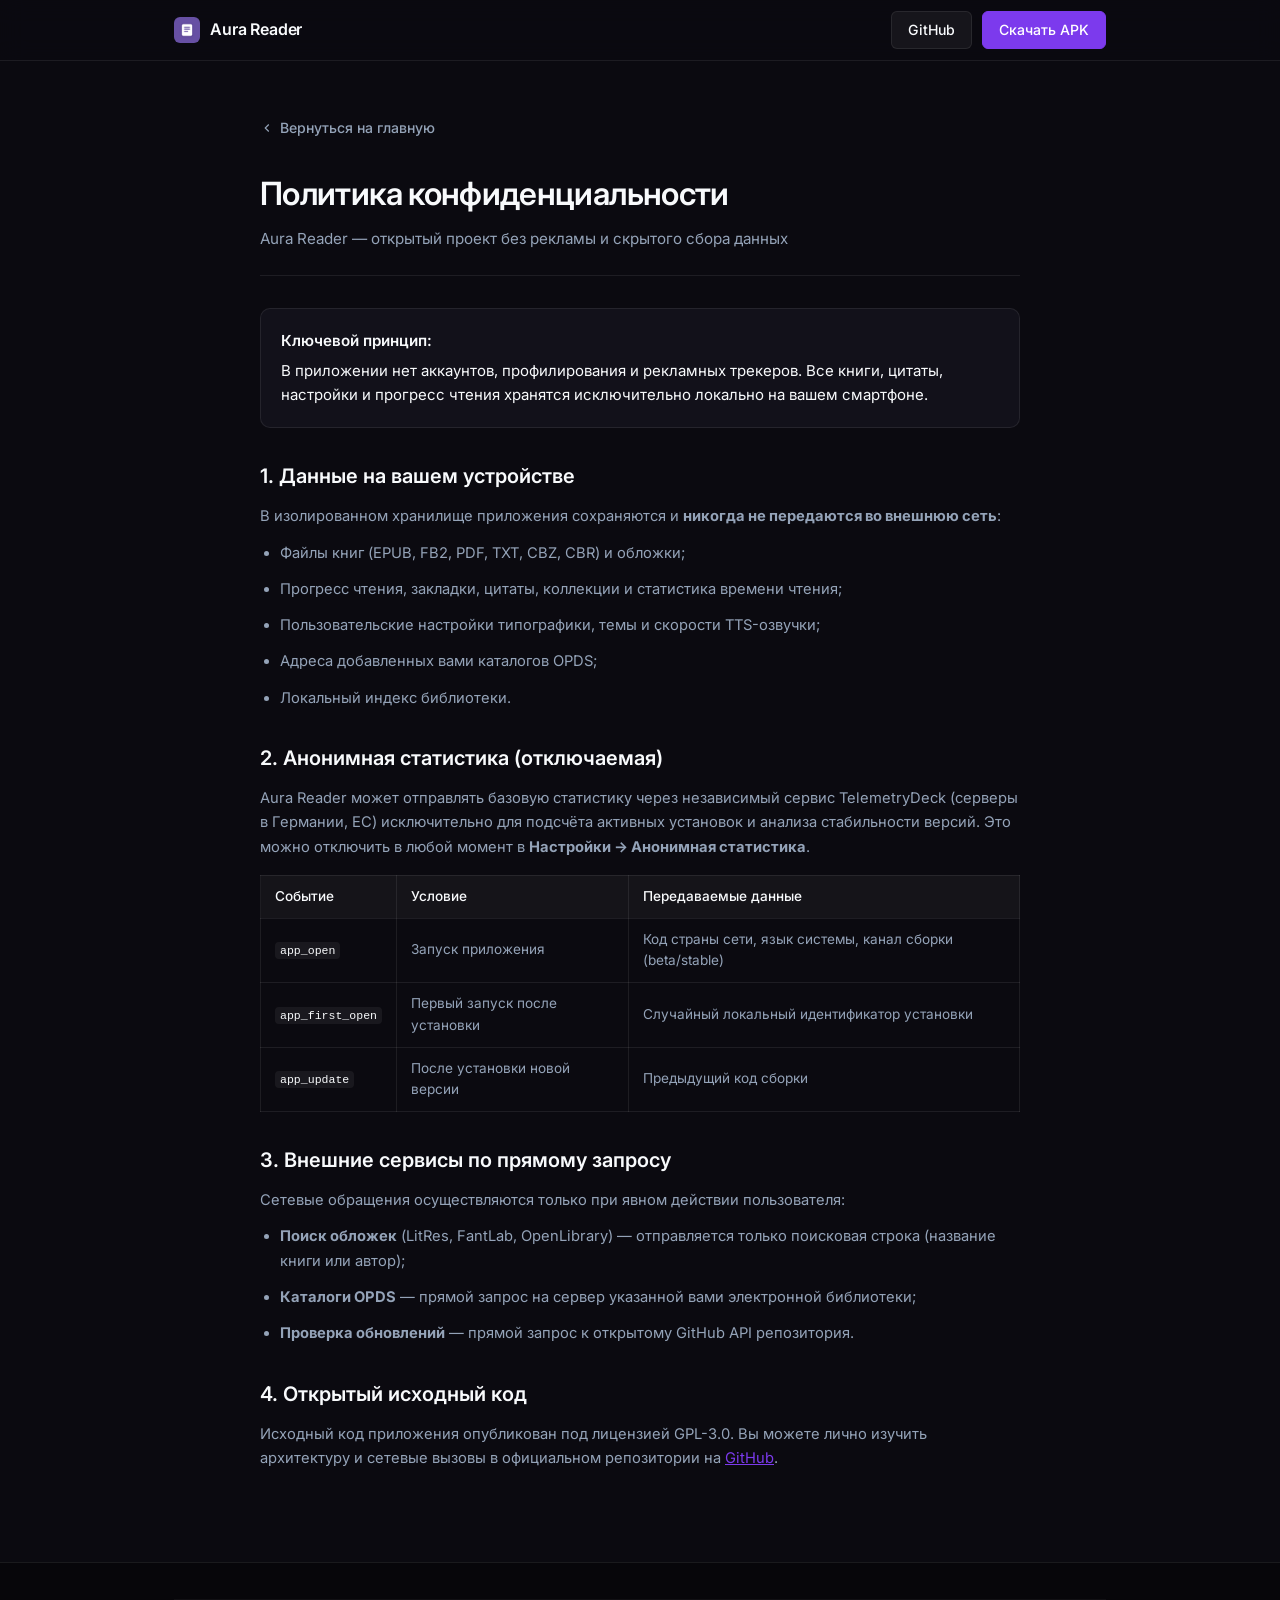
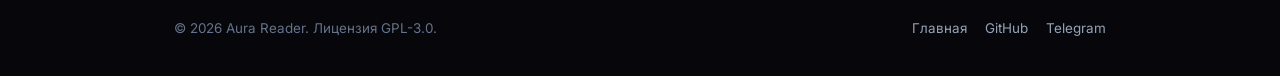
==== commit 14ad6290: "style(docs): Implement Inter typography, balanced weights & pixel-perfect geometry" ====
--- a/docs/privacy.html
+++ b/docs/privacy.html
@@ -6,7 +6,13 @@
   <title>Политика конфиденциальности — Aura Reader</title>
   <meta name="description" content="Политика конфиденциальности Aura Reader. Ваши книги, цитаты и данные остаются только на вашем устройстве. Никакой рекламы и скрытых трекеров.">
   <link rel="icon" type="image/png" href="assets/logo_square.png">
-  <link rel="stylesheet" href="style.css">
+
+  <!-- Google Font: Inter -->
+  <link rel="preconnect" href="https://fonts.googleapis.com">
+  <link rel="preconnect" href="https://fonts.gstatic.com" crossorigin>
+  <link href="https://fonts.googleapis.com/css2?family=Inter:wght@400;500;600&display=swap" rel="stylesheet">
+
+  <link rel="stylesheet" href="style.css?v=20261121_4">
   <style>
     .privacy-wrap {
       padding: 56px 0 80px;
@@ -19,8 +25,9 @@
       gap: 6px;
       color: var(--text-muted);
       text-decoration: none;
-      font-size: 0.9rem;
-      margin-bottom: 32px;
+      font-size: 0.88rem;
+      font-weight: 500;
+      margin-bottom: 28px;
       transition: color 0.15s ease;
     }
     .privacy-back-link:hover {
@@ -32,24 +39,24 @@
       padding-bottom: 24px;
     }
     .privacy-header h1 {
-      font-size: 2.2rem;
-      font-weight: 800;
+      font-size: 2rem;
+      font-weight: 600;
       letter-spacing: -0.02em;
       margin-bottom: 8px;
     }
     .privacy-header p {
       color: var(--text-muted);
-      font-size: 1rem;
+      font-size: 0.95rem;
     }
     .privacy-body h2 {
-      font-size: 1.35rem;
-      font-weight: 700;
+      font-size: 1.25rem;
+      font-weight: 600;
       margin: 32px 0 12px;
       color: var(--text-main);
     }
     .privacy-body p, .privacy-body li {
       color: var(--text-muted);
-      font-size: 0.95rem;
+      font-size: 0.92rem;
       line-height: 1.65;
       margin-bottom: 12px;
     }
@@ -58,7 +65,7 @@
       margin-bottom: 16px;
     }
     .privacy-card {
-      background-color: var(--bg-surface);
+      background-color: var(--bg-card);
       border: 1px solid var(--border-subtle);
       border-radius: var(--radius-md);
       padding: 20px;
@@ -66,14 +73,15 @@
     }
     .privacy-card h4 {
       color: var(--text-main);
-      font-size: 1rem;
+      font-size: 0.95rem;
+      font-weight: 600;
       margin-bottom: 6px;
     }
     .privacy-table {
       width: 100%;
       border-collapse: collapse;
       margin: 16px 0 24px;
-      font-size: 0.88rem;
+      font-size: 0.85rem;
     }
     .privacy-table th, .privacy-table td {
       border: 1px solid var(--border-subtle);
@@ -81,16 +89,16 @@
       text-align: left;
     }
     .privacy-table th {
-      background-color: var(--bg-surface-elevated);
-      color: var(--text-main);
-      font-weight: 600;
+      background-color: rgba(255, 255, 255, 0.04);
+      color: var(--text-main);
+      font-weight: 500;
     }
     .privacy-table td {
       color: var(--text-muted);
     }
     code {
       font-family: var(--font-mono);
-      background-color: var(--bg-surface-elevated);
+      background-color: rgba(255, 255, 255, 0.06);
       padding: 2px 5px;
       border-radius: 4px;
       font-size: 0.85em;
@@ -116,7 +124,7 @@
 
   <main class="container privacy-wrap">
     <a href="index.html" class="privacy-back-link">
-      <svg width="16" height="16" viewBox="0 0 24 24" fill="none" stroke="currentColor" stroke-width="2">
+      <svg width="14" height="14" viewBox="0 0 24 24" fill="none" stroke="currentColor" stroke-width="2">
         <polyline points="15 18 9 12 15 6"></polyline>
       </svg>
       Вернуться на главную
@@ -124,7 +132,7 @@
 
     <div class="privacy-header">
       <h1>Политика конфиденциальности</h1>
-      <p>Aura Reader — открытый проект без рекламы и сбора персональных данных</p>
+      <p>Aura Reader — открытый проект без рекламы и скрытого сбора данных</p>
     </div>
 
     <div class="privacy-card">
@@ -182,7 +190,7 @@
       </ul>
 
       <h2>4. Открытый исходный код</h2>
-      <p>Исходный код приложения опубликован под лицензией GPL-3.0. Вы можете лично изучить архитектуру и сетевые вызовы в официальном репозитории на <a href="https://github.com/Kouqqu/aura-reader" target="_blank" rel="noopener" style="color: var(--accent-primary);">GitHub</a>.</p>
+      <p>Исходный код приложения опубликован под лицензией GPL-3.0. Вы можете лично изучить архитектуру и сетевые вызовы в официальном репозитории на <a href="https://github.com/Kouqqu/aura-reader" target="_blank" rel="noopener" style="color: var(--accent);">GitHub</a>.</p>
     </article>
   </main>
 
@@ -199,6 +207,6 @@
     </div>
   </footer>
 
-  <script src="app.js"></script>
+  <script src="app.js?v=20261121_4"></script>
 </body>
 </html>
--- a/docs/style.css
+++ b/docs/style.css
@@ -1,29 +1,27 @@
-/* Aura Reader - Clean Obsidian Minimalist Stylesheet */
+/* Aura Reader - Modern, Balanced & Crisp Stylesheet */
 
 :root {
   --bg-main: #0B0A10;
-  --bg-surface: #12111A;
-  --bg-surface-elevated: #181724;
-  --bg-surface-hover: #1E1C2C;
+  --bg-card: #12111A;
+  --bg-card-hover: #181724;
+  --bg-input: #0E0D14;
   
   --border-subtle: rgba(255, 255, 255, 0.08);
-  --border-focus: rgba(139, 92, 246, 0.5);
   --border-strong: rgba(255, 255, 255, 0.16);
 
-  --text-main: #F4F4F5;
-  --text-muted: #A1A1AA;
-  --text-dim: #71717A;
-
-  --accent-primary: #8B5CF6;
-  --accent-primary-hover: #7C3AED;
-  --accent-glow: rgba(139, 92, 246, 0.15);
-
-  --font-sans: -apple-system, BlinkMacSystemFont, "Segoe UI", Roboto, "Helvetica Neue", Arial, sans-serif;
-  --font-mono: ui-monospace, SFMono-Regular, Menlo, Monaco, Consolas, "Liberation Mono", monospace;
+  --text-main: #F8FAFC;
+  --text-muted: #94A3B8;
+  --text-dim: #64748B;
+
+  --accent: #7C3AED;
+  --accent-hover: #6D28D9;
+
+  --font-family: 'Inter', -apple-system, BlinkMacSystemFont, "Segoe UI", Roboto, sans-serif;
+  --font-mono: ui-monospace, SFMono-Regular, Menlo, Monaco, Consolas, monospace;
 
   --radius-sm: 6px;
-  --radius-md: 12px;
-  --radius-lg: 16px;
+  --radius-md: 10px;
+  --radius-lg: 14px;
   --radius-pill: 9999px;
 }
 
@@ -39,27 +37,28 @@
 }
 
 body {
-  font-family: var(--font-sans);
+  font-family: var(--font-family);
   background-color: var(--bg-main);
   color: var(--text-main);
   line-height: 1.6;
+  font-size: 15px;
   -webkit-font-smoothing: antialiased;
   -moz-osx-font-smoothing: grayscale;
 }
 
 /* Container */
 .container {
-  max-width: 1080px;
+  max-width: 980px;
   margin: 0 auto;
   padding: 0 24px;
 }
 
-/* Navigation */
+/* Header & Navbar */
 .navbar {
   position: sticky;
   top: 0;
-  z-index: 50;
-  background-color: rgba(11, 10, 16, 0.85);
+  z-index: 100;
+  background-color: rgba(11, 10, 16, 0.88);
   backdrop-filter: blur(12px);
   -webkit-backdrop-filter: blur(12px);
   border-bottom: 1px solid var(--border-subtle);
@@ -69,7 +68,7 @@
   display: flex;
   align-items: center;
   justify-content: space-between;
-  height: 64px;
+  height: 60px;
 }
 
 .nav-brand {
@@ -78,28 +77,28 @@
   gap: 10px;
   text-decoration: none;
   color: var(--text-main);
-  font-weight: 700;
-  font-size: 1.05rem;
+  font-weight: 600;
+  font-size: 1rem;
   letter-spacing: -0.01em;
 }
 
 .nav-logo {
-  width: 28px;
-  height: 28px;
+  width: 26px;
+  height: 26px;
   border-radius: 6px;
 }
 
 .nav-links {
   display: flex;
   align-items: center;
-  gap: 20px;
+  gap: 24px;
   list-style: none;
 }
 
 .nav-link {
   color: var(--text-muted);
   text-decoration: none;
-  font-size: 0.9rem;
+  font-size: 0.88rem;
   font-weight: 500;
   transition: color 0.15s ease;
 }
@@ -120,64 +119,74 @@
   align-items: center;
   justify-content: center;
   gap: 8px;
-  padding: 8px 16px;
+  height: 38px;
+  padding: 0 16px;
   border-radius: var(--radius-sm);
-  font-size: 0.9rem;
-  font-weight: 600;
+  font-size: 0.88rem;
+  font-weight: 500;
+  font-family: inherit;
   text-decoration: none;
   cursor: pointer;
-  transition: all 0.15s ease;
+  transition: background-color 0.15s ease, border-color 0.15s ease, color 0.15s ease;
   border: 1px solid transparent;
-  line-height: 1.4;
+  white-space: nowrap;
+  line-height: 1;
+}
+
+.btn:active {
+  transform: translateY(1px);
 }
 
 .btn-primary {
-  background-color: var(--accent-primary);
+  background-color: var(--accent);
   color: #FFFFFF;
+  border-color: var(--accent);
 }
 
 .btn-primary:hover {
-  background-color: var(--accent-primary-hover);
+  background-color: var(--accent-hover);
+  border-color: var(--accent-hover);
 }
 
 .btn-secondary {
-  background-color: var(--bg-surface-elevated);
+  background-color: rgba(255, 255, 255, 0.05);
   color: var(--text-main);
   border-color: var(--border-subtle);
 }
 
 .btn-secondary:hover {
-  background-color: var(--bg-surface-hover);
+  background-color: rgba(255, 255, 255, 0.08);
   border-color: var(--border-strong);
 }
 
 .btn-lg {
-  padding: 12px 24px;
-  font-size: 0.98rem;
+  height: 44px;
+  padding: 0 22px;
+  font-size: 0.94rem;
   border-radius: var(--radius-md);
 }
 
 /* Hero Section */
 .hero {
-  padding: 72px 0 64px;
+  padding: 64px 0 56px;
   text-align: center;
 }
 
-.hero-badge {
+.hero-pill {
   display: inline-flex;
   align-items: center;
-  gap: 6px;
-  padding: 4px 12px;
+  gap: 8px;
+  padding: 5px 14px;
   border-radius: var(--radius-pill);
-  background-color: var(--bg-surface);
+  background-color: var(--bg-card);
   border: 1px solid var(--border-subtle);
   color: var(--text-muted);
   font-size: 0.82rem;
-  font-family: var(--font-mono);
+  font-weight: 500;
   margin-bottom: 24px;
 }
 
-.hero-badge-dot {
+.hero-pill-dot {
   width: 6px;
   height: 6px;
   border-radius: 50%;
@@ -185,17 +194,19 @@
 }
 
 .hero-title {
-  font-size: 3rem;
-  font-weight: 800;
-  letter-spacing: -0.03em;
+  font-size: 2.75rem;
+  font-weight: 600;
+  letter-spacing: -0.025em;
   line-height: 1.15;
   margin-bottom: 16px;
+  color: var(--text-main);
 }
 
 .hero-desc {
-  max-width: 620px;
+  max-width: 580px;
   margin: 0 auto 32px;
-  font-size: 1.12rem;
+  font-size: 1.05rem;
+  font-weight: 400;
   color: var(--text-muted);
   line-height: 1.6;
 }
@@ -206,73 +217,80 @@
   justify-content: center;
   gap: 12px;
   flex-wrap: wrap;
-  margin-bottom: 48px;
-}
-
-.hero-banner-wrap {
-  max-width: 860px;
+  margin-bottom: 40px;
+}
+
+.hero-banner-frame {
+  max-width: 820px;
   margin: 0 auto;
-  border-radius: var(--radius-lg);
-  border: 1px solid var(--border-subtle);
-  overflow: hidden;
-  background-color: var(--bg-surface);
-  box-shadow: 0 20px 40px rgba(0, 0, 0, 0.4);
 }
 
 .hero-banner-img {
   width: 100%;
   height: auto;
   display: block;
-}
-
-/* Sections */
+  border-radius: var(--radius-lg);
+  border: 1px solid var(--border-subtle);
+  box-shadow: 0 16px 36px rgba(0, 0, 0, 0.4);
+}
+
+/* Section Common */
 .section {
-  padding: 80px 0;
+  padding: 64px 0;
   border-top: 1px solid var(--border-subtle);
 }
 
 .section-head {
-  margin-bottom: 40px;
+  margin-bottom: 32px;
 }
 
 .section-title {
-  font-size: 1.85rem;
-  font-weight: 700;
+  font-size: 1.5rem;
+  font-weight: 600;
   letter-spacing: -0.02em;
-  margin-bottom: 8px;
+  margin-bottom: 6px;
+  color: var(--text-main);
 }
 
 .section-sub {
   color: var(--text-muted);
-  font-size: 1rem;
-}
-
-/* Feature Grid */
+  font-size: 0.95rem;
+  font-weight: 400;
+}
+
+/* Features Grid */
 .features-grid {
   display: grid;
   grid-template-columns: repeat(3, 1fr);
-  gap: 20px;
+  gap: 16px;
 }
 
 .feature-card {
-  background-color: var(--bg-surface);
+  background-color: var(--bg-card);
   border: 1px solid var(--border-subtle);
   border-radius: var(--radius-md);
-  padding: 24px;
+  padding: 22px;
   display: flex;
   flex-direction: column;
+  transition: border-color 0.15s ease;
+}
+
+.feature-card:hover {
+  border-color: var(--border-strong);
 }
 
 .feature-title {
-  font-size: 1.1rem;
-  font-weight: 600;
-  margin-bottom: 10px;
-  color: var(--text-main);
+  font-size: 1rem;
+  font-weight: 600;
+  margin-bottom: 8px;
+  color: var(--text-main);
+  letter-spacing: -0.01em;
 }
 
 .feature-desc {
   color: var(--text-muted);
-  font-size: 0.92rem;
+  font-size: 0.9rem;
+  font-weight: 400;
   line-height: 1.55;
 }
 
@@ -285,78 +303,96 @@
 
 .feature-tag {
   font-family: var(--font-mono);
-  font-size: 0.78rem;
-  padding: 3px 8px;
+  font-size: 0.75rem;
+  padding: 3px 7px;
   border-radius: 4px;
-  background-color: var(--bg-surface-elevated);
-  border: 1px solid var(--border-subtle);
-  color: var(--text-main);
+  background-color: rgba(255, 255, 255, 0.05);
+  border: 1px solid var(--border-subtle);
+  color: #CBD5E1;
 }
 
 /* Download Section */
-.download-box {
-  background-color: var(--bg-surface);
+.download-card {
+  background-color: var(--bg-card);
   border: 1px solid var(--border-subtle);
   border-radius: var(--radius-lg);
-  padding: 40px;
-  display: grid;
-  grid-template-columns: 1fr auto;
-  align-items: center;
-  gap: 32px;
-}
-
-.download-info h3 {
-  font-size: 1.5rem;
-  font-weight: 700;
+  padding: 36px 32px;
+  text-align: center;
+}
+
+.download-title {
+  font-size: 1.45rem;
+  font-weight: 600;
   margin-bottom: 8px;
-}
-
-.download-info p {
-  color: var(--text-muted);
-  font-size: 0.98rem;
-  margin-bottom: 16px;
-  max-width: 540px;
-}
-
-.download-meta {
-  display: flex;
-  flex-wrap: wrap;
-  gap: 16px;
-  font-size: 0.85rem;
-  color: var(--text-dim);
-  font-family: var(--font-mono);
-}
-
-.download-actions {
-  display: flex;
-  flex-direction: column;
-  gap: 10px;
-  min-width: 200px;
+  letter-spacing: -0.015em;
+}
+
+.download-sub {
+  color: var(--text-muted);
+  font-size: 0.95rem;
+  max-width: 520px;
+  margin: 0 auto 24px;
+}
+
+.download-meta-wrap {
+  display: flex;
+  align-items: center;
+  justify-content: center;
+  flex-wrap: wrap;
+  gap: 12px;
+  margin-bottom: 28px;
+}
+
+.download-meta-pill {
+  font-size: 0.8rem;
+  color: var(--text-muted);
+  background-color: var(--bg-input);
+  border: 1px solid var(--border-subtle);
+  padding: 4px 10px;
+  border-radius: var(--radius-sm);
+}
+
+.download-meta-pill strong {
+  color: var(--text-main);
+  font-weight: 500;
+}
+
+.download-buttons {
+  display: flex;
+  align-items: center;
+  justify-content: center;
+  gap: 12px;
+  flex-wrap: wrap;
 }
 
 /* OPDS Section */
-.opds-box {
-  background-color: var(--bg-surface);
+.opds-card {
+  background-color: var(--bg-card);
   border: 1px solid var(--border-subtle);
   border-radius: var(--radius-lg);
   padding: 32px;
 }
 
-.opds-link-wrap {
-  display: flex;
-  align-items: center;
-  gap: 12px;
-  margin-top: 20px;
-  background-color: var(--bg-main);
+.opds-bar {
+  display: flex;
+  align-items: center;
+  gap: 10px;
+  margin-top: 18px;
+  flex-wrap: wrap;
+}
+
+.opds-field {
+  flex: 1;
+  min-width: 240px;
+  height: 38px;
+  display: flex;
+  align-items: center;
+  padding: 0 12px;
+  background-color: var(--bg-input);
   border: 1px solid var(--border-subtle);
   border-radius: var(--radius-sm);
-  padding: 8px 12px;
-}
-
-.opds-url-text {
-  flex: 1;
   font-family: var(--font-mono);
-  font-size: 0.88rem;
+  font-size: 0.84rem;
   color: var(--text-muted);
   overflow: hidden;
   text-overflow: ellipsis;
@@ -366,7 +402,7 @@
 /* Footer */
 .footer {
   border-top: 1px solid var(--border-subtle);
-  padding: 40px 0;
+  padding: 36px 0;
   background-color: #07060A;
 }
 
@@ -375,7 +411,7 @@
   justify-content: space-between;
   align-items: center;
   flex-wrap: wrap;
-  gap: 20px;
+  gap: 18px;
   margin-bottom: 24px;
 }
 
@@ -384,7 +420,7 @@
   align-items: center;
   gap: 10px;
   font-weight: 600;
-  font-size: 0.95rem;
+  font-size: 0.94rem;
 }
 
 .footer-badges {
@@ -393,15 +429,21 @@
   gap: 12px;
 }
 
+.footer-badges img {
+  height: 28px;
+  width: auto;
+  display: block;
+}
+
 .footer-bottom {
   display: flex;
   justify-content: space-between;
   align-items: center;
   flex-wrap: wrap;
-  gap: 16px;
-  padding-top: 20px;
+  gap: 14px;
+  padding-top: 18px;
   border-top: 1px solid rgba(255, 255, 255, 0.04);
-  font-size: 0.85rem;
+  font-size: 0.84rem;
   color: var(--text-dim);
 }
 
@@ -413,6 +455,7 @@
 .footer-nav a {
   color: var(--text-muted);
   text-decoration: none;
+  font-size: 0.84rem;
   transition: color 0.15s ease;
 }
 
@@ -426,12 +469,8 @@
     grid-template-columns: 1fr;
   }
 
-  .download-box {
-    grid-template-columns: 1fr;
-  }
-
   .hero-title {
-    font-size: 2.2rem;
+    font-size: 2.1rem;
   }
 
   .nav-links {
